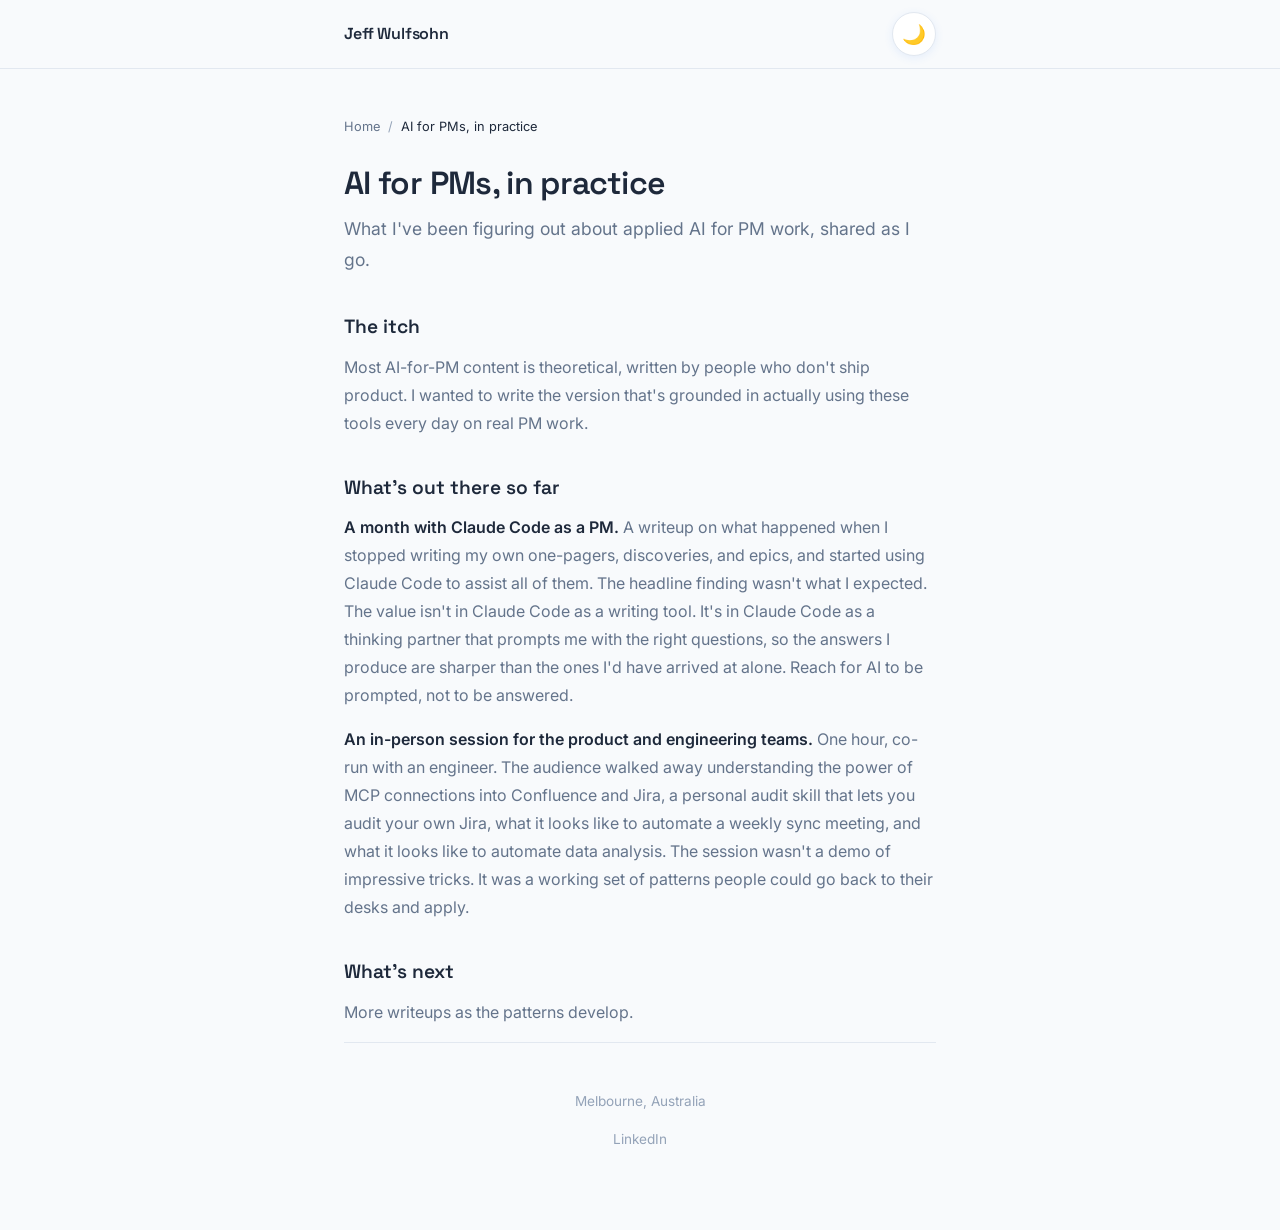
==== projects/ai-for-pms/index.html @ d57f06dc "Refine project page copy per feedback - Dumbledore: title to "Dumbledore (OpenClaw)", rename module " ====
<!DOCTYPE html>
<html lang="en">
<head>
    <meta charset="UTF-8">
    <meta name="viewport" content="width=device-width, initial-scale=1.0">
    <title>AI for PMs, in practice — Jeff Wulfsohn</title>
    <meta name="description" content="What I've been figuring out about applied AI for PM work, shared as I go — including a month using Claude Code as a PM and an in-person session for the product and engineering teams.">
    <link rel="canonical" href="https://checked0ut.github.io/jeff-personal-site/projects/ai-for-pms/">
    <meta property="og:title" content="AI for PMs, in practice — Jeff Wulfsohn">
    <meta property="og:description" content="Applied AI for PM work, grounded in actually using the tools every day on real PM work.">
    <meta property="og:type" content="article">
    <meta property="og:url" content="https://checked0ut.github.io/jeff-personal-site/projects/ai-for-pms/">
    <meta name="twitter:card" content="summary">
    <link rel="icon" href="data:image/svg+xml,<svg xmlns='http://www.w3.org/2000/svg' viewBox='0 0 100 100'><defs><linearGradient id='g' x1='0%25' y1='0%25' x2='100%25' y2='100%25'><stop offset='0%25' stop-color='%2360a5fa'/><stop offset='100%25' stop-color='%23a5b4fc'/></linearGradient></defs><circle cx='50' cy='50' r='50' fill='url(%23g)'/><text x='50' y='55' text-anchor='middle' dominant-baseline='middle' font-family='sans-serif' font-size='36' font-weight='600' fill='white'>JW</text></svg>">
    <link rel="preconnect" href="https://fonts.googleapis.com">
    <link rel="preconnect" href="https://fonts.gstatic.com" crossorigin>
    <link href="https://fonts.googleapis.com/css2?family=Inter:wght@300;400;500;600&family=Space+Grotesk:wght@400;500;600;700&display=swap" rel="stylesheet">
    <link rel="stylesheet" href="../../styles.css">
    <script>
        (function () {
            var s = localStorage.getItem('theme');
            var d = window.matchMedia('(prefers-color-scheme: dark)').matches;
            if (s === 'dark' || (!s && d)) {
                document.documentElement.setAttribute('data-theme', 'dark');
            }
        })();
    </script>
    <script defer src="../../main.js"></script>
</head>
<body>
    <a class="skip-link" href="#main">Skip to content</a>

    <header class="site-header">
        <div class="site-header__inner">
            <a class="brand" href="../../">Jeff Wulfsohn</a>
            <button class="theme-toggle" onclick="toggleTheme()" aria-label="Switch to dark mode">
                <span class="icon">🌙</span>
            </button>
        </div>
    </header>

    <main class="container" id="main">
        <nav class="breadcrumb" aria-label="Breadcrumb">
            <a href="../../">Home</a><span class="sep">/</span><span class="current">AI for PMs, in practice</span>
        </nav>

        <article class="prose">
            <header class="article-header">
                <h1>AI for PMs, in practice</h1>
                <p class="article-dek">What I've been figuring out about applied AI for PM work, shared as I go.</p>
            </header>

            <h2>The itch</h2>
            <p>Most AI-for-PM content is theoretical, written by people who don't ship product. I wanted to write the version that's grounded in actually using these tools every day on real PM work.</p>

            <h2>What's out there so far</h2>
            <p><span class="lead-in">A month with Claude Code as a PM.</span> A writeup on what happened when I stopped writing my own one-pagers, discoveries, and epics, and started using Claude Code to assist all of them. The headline finding wasn't what I expected. The value isn't in Claude Code as a writing tool. It's in Claude Code as a thinking partner that prompts me with the right questions, so the answers I produce are sharper than the ones I'd have arrived at alone. Reach for AI to be prompted, not to be answered.</p>
            <p><span class="lead-in">An in-person session for the product and engineering teams.</span> One hour, co-run with an engineer. The audience walked away understanding the power of MCP connections into Confluence and Jira, a personal audit skill that lets you audit your own Jira, what it looks like to automate a weekly sync meeting, and what it looks like to automate data analysis. The session wasn't a demo of impressive tricks. It was a working set of patterns people could go back to their desks and apply.</p>

            <h2>What's next</h2>
            <p>More writeups as the patterns develop.</p>
        </article>

        <footer>
            <p>Melbourne, Australia</p>
            <div class="social-links">
                <a href="https://linkedin.com/in/jeff-wulfsohn" target="_blank" rel="noopener">LinkedIn</a>
            </div>
        </footer>
    </main>
</body>
</html>
---- styles.css ----
:root {
    --bg: #f8fafc;
    --surface: #ffffff;
    --surface-hover: #f1f5f9;
    --border: #e2e8f0;
    --text: #1e293b;
    --text-secondary: #64748b;
    --text-muted: #94a3b8;
    --accent: #3b82f6;
    --accent-light: #dbeafe;
    --gradient-1: #60a5fa;
    --gradient-2: #a5b4fc;
    --shadow: rgba(59, 130, 246, 0.1);
}

[data-theme="dark"] {
    --bg: #0f172a;
    --surface: #1e293b;
    --surface-hover: #334155;
    --border: #334155;
    --text: #f1f5f9;
    --text-secondary: #94a3b8;
    --text-muted: #64748b;
    --accent: #60a5fa;
    --accent-light: #1e3a5f;
    --gradient-1: #3b82f6;
    --gradient-2: #8b5cf6;
    --shadow: rgba(0, 0, 0, 0.3);
}

* {
    margin: 0;
    padding: 0;
    box-sizing: border-box;
}

html {
    scroll-behavior: smooth;
}

body {
    font-family: 'Inter', -apple-system, BlinkMacSystemFont, sans-serif;
    background: var(--bg);
    color: var(--text);
    line-height: 1.6;
    min-height: 100vh;
    -webkit-font-smoothing: antialiased;
}

.container {
    max-width: 640px;
    margin: 0 auto;
    padding: 48px 24px 80px;
}

/* Skip link for keyboard users */
.skip-link {
    position: absolute;
    left: -9999px;
    top: 0;
    background: var(--accent);
    color: #fff;
    padding: 10px 16px;
    border-radius: 0 0 8px 0;
    z-index: 200;
    font-size: 0.85rem;
}

.skip-link:focus {
    left: 0;
}

/* Site header */
.site-header {
    position: sticky;
    top: 0;
    z-index: 100;
    background: var(--bg);
    border-bottom: 1px solid var(--border);
}

.site-header__inner {
    max-width: 640px;
    margin: 0 auto;
    padding: 12px 24px;
    display: flex;
    align-items: center;
    justify-content: space-between;
    gap: 16px;
}

.brand {
    font-family: 'Space Grotesk', sans-serif;
    font-weight: 600;
    font-size: 1rem;
    color: var(--text);
    text-decoration: none;
    letter-spacing: -0.01em;
    transition: color 0.2s ease;
}

.brand:hover {
    color: var(--accent);
}

/* Theme Toggle */
.theme-toggle {
    background: var(--surface);
    border: 1px solid var(--border);
    border-radius: 50%;
    width: 44px;
    height: 44px;
    cursor: pointer;
    display: flex;
    align-items: center;
    justify-content: center;
    font-size: 1.2rem;
    transition: all 0.3s ease-in-out;
    box-shadow: 0 2px 8px var(--shadow);
    flex-shrink: 0;
}

.theme-toggle:hover {
    transform: scale(1.1) rotate(5deg);
    border-color: var(--accent);
    box-shadow: 0 4px 12px var(--shadow);
}

.theme-toggle .icon {
    transition: transform 0.3s ease-in-out;
}

.theme-toggle:hover .icon {
    transform: rotate(15deg);
}

/* Hero Section */
.hero {
    text-align: center;
    margin-bottom: 40px;
    animation: fadeIn 0.8s ease;
}

.avatar {
    width: 100px;
    height: 100px;
    border-radius: 50%;
    background: linear-gradient(135deg, var(--gradient-1), var(--gradient-2));
    margin: 0 auto 24px;
    display: flex;
    align-items: center;
    justify-content: center;
    font-size: 2.5rem;
    font-weight: 600;
    color: white;
    box-shadow: 0 8px 32px var(--shadow);
}

.hero h1 {
    font-family: 'Space Grotesk', sans-serif;
    font-size: 2.25rem;
    font-weight: 600;
    letter-spacing: -0.02em;
    margin-bottom: 8px;
    color: var(--text);
}

.hero .tagline {
    color: var(--text-secondary);
    font-size: 1.125rem;
    font-weight: 400;
}

.hero .location {
    color: var(--text-muted);
    font-size: 0.875rem;
    margin-top: 8px;
}

/* Lead / thesis prose */
.lead {
    max-width: 62ch;
    margin: 28px auto 0;
    text-align: left;
}

.lead p {
    color: var(--text-secondary);
    font-size: 1.02rem;
}

.lead p + p {
    margin-top: 1rem;
}

/* Current Role - Highlighted */
.current-role {
    background: var(--surface);
    border: 1px solid var(--border);
    border-radius: 20px;
    padding: 32px;
    margin-bottom: 48px;
    animation: fadeIn 0.8s ease 0.1s both;
    transition: all 0.3s ease-in-out;
    box-shadow: 0 4px 24px var(--shadow);
}

.current-role:hover {
    transform: translateY(-4px) scale(1.02);
    box-shadow: 0 16px 40px var(--shadow);
}

.current-role .company-logo {
    width: 48px;
    height: 48px;
    border-radius: 12px;
    display: flex;
    align-items: center;
    justify-content: center;
    margin-bottom: 16px;
    overflow: hidden;
    background: white;
}

.current-role .company-logo img {
    width: 100%;
    height: 100%;
    object-fit: contain;
}

.badge {
    display: inline-block;
    background: var(--accent-light);
    color: var(--accent);
    padding: 4px 12px;
    border-radius: 20px;
    font-size: 0.7rem;
    font-weight: 600;
    text-transform: uppercase;
    letter-spacing: 0.08em;
    margin-bottom: 16px;
}

.company {
    font-family: 'Space Grotesk', sans-serif;
    font-size: 0.9rem;
    color: var(--text-muted);
    margin-bottom: 4px;
    display: flex;
    align-items: center;
    gap: 8px;
}

.role {
    font-family: 'Space Grotesk', sans-serif;
    font-size: 1.5rem;
    font-weight: 600;
    margin-bottom: 16px;
}

.skills {
    display: flex;
    flex-wrap: wrap;
    gap: 8px;
}

.skill {
    background: var(--surface-hover);
    color: var(--text-secondary);
    padding: 6px 14px;
    border-radius: 8px;
    font-size: 0.8rem;
    font-weight: 500;
    transition: all 0.2s ease-in-out;
    border: 1px solid var(--border);
}

.skill:hover {
    transform: translateY(-2px) scale(1.05);
    background: var(--accent-light);
    color: var(--accent);
    border-color: var(--accent);
    box-shadow: 0 4px 12px var(--shadow);
}

/* Section Styles */
.section {
    margin-bottom: 48px;
}

.section-title {
    font-family: 'Space Grotesk', sans-serif;
    font-size: 0.7rem;
    text-transform: uppercase;
    letter-spacing: 0.12em;
    color: var(--text-muted);
    margin-bottom: 20px;
    padding-bottom: 12px;
    border-bottom: 1px solid var(--border);
}

/* Right now */
.right-now {
    background: var(--surface);
    border: 1px solid var(--border);
    border-radius: 16px;
    padding: 24px;
    box-shadow: 0 4px 24px var(--shadow);
}

.right-now p {
    color: var(--text-secondary);
    font-size: 0.95rem;
}

.right-now .update-note {
    display: block;
    margin-top: 14px;
    font-size: 0.75rem;
    color: var(--text-muted);
    font-style: italic;
}

/* Things I've built */
.project-grid {
    display: grid;
    grid-template-columns: repeat(2, 1fr);
    gap: 16px;
}

.project-card {
    background: var(--surface);
    border: 1px solid var(--border);
    border-radius: 16px;
    padding: 24px;
    display: flex;
    flex-direction: column;
    gap: 10px;
    text-decoration: none;
    color: inherit;
    transition: all 0.3s ease;
    opacity: 0;
    transform: translateY(16px);
}

.project-card.visible {
    opacity: 1;
    transform: translateY(0);
}

.project-card:hover {
    transform: translateY(-4px);
    border-color: var(--accent);
    box-shadow: 0 12px 32px var(--shadow);
}

.project-card__title {
    font-family: 'Space Grotesk', sans-serif;
    font-size: 1.1rem;
    font-weight: 600;
    color: var(--text);
}

.project-card__desc {
    font-size: 0.88rem;
    color: var(--text-secondary);
    line-height: 1.55;
    flex-grow: 1;
}

.project-card__note {
    font-size: 0.8rem;
    font-style: italic;
    color: var(--text-muted);
    line-height: 1.45;
}

.read-more {
    font-size: 0.85rem;
    font-weight: 500;
    color: var(--accent);
    margin-top: 2px;
}

.project-card:hover .read-more {
    text-decoration: underline;
}

/* Inspiration Section */
.inspiration-grid {
    display: grid;
    grid-template-columns: repeat(2, 1fr);
    gap: 12px;
}

.inspiration-item {
    background: var(--surface);
    border: 1px solid var(--border);
    border-radius: 12px;
    padding: 16px;
    display: flex;
    align-items: center;
    gap: 12px;
    transition: all 0.3s ease;
    text-decoration: none;
    opacity: 0;
    transform: translateY(16px);
}

.inspiration-item.visible {
    opacity: 1;
    transform: translateY(0);
}

.inspiration-item:hover {
    transform: translateY(-4px) scale(1.02) rotate(5deg);
    box-shadow: 0 12px 32px var(--shadow);
}

.inspiration-item img {
    width: 48px;
    height: 48px;
    border-radius: 50%;
    object-fit: cover;
    flex-shrink: 0;
}

.inspiration-info h4 {
    font-size: 0.95rem;
    font-weight: 500;
    margin-bottom: 2px;
    color: var(--text);
}

.inspiration-info p {
    font-size: 0.75rem;
    color: var(--text-secondary);
    line-height: 1.4;
}

/* Content Section */
.content-section {
    margin-bottom: 32px;
}

.content-section h4 {
    font-family: 'Space Grotesk', sans-serif;
    font-size: 0.8rem;
    color: var(--text-muted);
    margin-bottom: 12px;
    text-transform: uppercase;
    letter-spacing: 0.08em;
    display: flex;
    align-items: center;
    gap: 8px;
}

.content-section h4 img {
    width: 16px;
    height: 16px;
    border-radius: 4px;
    flex-shrink: 0;
}

.content-section h4 .label-icon {
    font-size: 0.95rem;
    line-height: 1;
}

.content-grid {
    display: flex;
    flex-wrap: wrap;
    gap: 8px;
}

.content-item {
    background: var(--surface);
    border: 1px solid var(--border);
    border-radius: 8px;
    padding: 8px 14px;
    font-size: 0.85rem;
    color: var(--text-secondary);
    transition: all 0.2s ease-in-out;
    text-decoration: none;
    display: inline-block;
}

.content-item:hover {
    transform: translateY(-2px);
    background: var(--accent-light);
    color: var(--accent);
    border-color: var(--accent);
    box-shadow: 0 4px 12px var(--shadow);
}

/* Detail page: breadcrumb + article */
.breadcrumb {
    font-size: 0.8rem;
    color: var(--text-muted);
    margin-bottom: 28px;
}

.breadcrumb a {
    color: var(--text-secondary);
    text-decoration: none;
    transition: color 0.2s ease;
}

.breadcrumb a:hover {
    color: var(--accent);
}

.breadcrumb .sep {
    margin: 0 8px;
    color: var(--text-muted);
}

.breadcrumb .current {
    color: var(--text);
}

.article-header {
    margin-bottom: 32px;
}

.article-header h1 {
    font-family: 'Space Grotesk', sans-serif;
    font-size: 2rem;
    font-weight: 600;
    letter-spacing: -0.02em;
    line-height: 1.15;
    margin-bottom: 12px;
    color: var(--text);
}

.article-dek {
    font-size: 1.1rem;
    color: var(--text-secondary);
    line-height: 1.5;
}

.prose {
    max-width: 68ch;
}

.prose h2 {
    font-family: 'Space Grotesk', sans-serif;
    font-size: 1.2rem;
    font-weight: 600;
    color: var(--text);
    margin-top: 36px;
    margin-bottom: 10px;
}

.prose p {
    color: var(--text-secondary);
    margin-bottom: 16px;
    line-height: 1.75;
}

.prose ol {
    margin: 0 0 16px;
    padding-left: 1.4rem;
    color: var(--text-secondary);
}

.prose li {
    margin-bottom: 12px;
    line-height: 1.75;
    padding-left: 4px;
}

.prose li:last-child {
    margin-bottom: 0;
}

.prose p strong,
.prose strong {
    color: var(--text);
    font-weight: 600;
}

.prose .lead-in {
    color: var(--text);
    font-weight: 600;
}

.placeholder-note {
    background: var(--accent-light);
    border: 1px dashed var(--accent);
    border-radius: 12px;
    padding: 16px 18px;
    color: var(--text-secondary);
    font-size: 0.9rem;
    font-style: italic;
    margin-bottom: 16px;
}

/* Footer */
footer {
    text-align: center;
    padding-top: 48px;
    margin-top: 16px;
    border-top: 1px solid var(--border);
}

footer p {
    color: var(--text-muted);
    font-size: 0.85rem;
}

.social-links {
    display: flex;
    justify-content: center;
    gap: 24px;
    margin-top: 16px;
}

.social-links a {
    color: var(--text-muted);
    font-size: 0.85rem;
    text-decoration: none;
    transition: color 0.2s ease;
}

.social-links a:hover {
    color: var(--accent);
}

/* Focus styles for accessibility */
.skill:focus-visible,
.content-item:focus-visible,
.inspiration-item:focus-visible,
.project-card:focus-visible,
.brand:focus-visible,
.breadcrumb a:focus-visible,
.social-links a:focus-visible,
.theme-toggle:focus-visible {
    outline: 2px solid var(--accent);
    outline-offset: 2px;
}

/* Animations */
@keyframes fadeIn {
    from {
        opacity: 0;
        transform: translateY(16px);
    }
    to {
        opacity: 1;
        transform: translateY(0);
    }
}

/* Reduced motion preference */
@media (prefers-reduced-motion: reduce) {
    *, *::before, *::after {
        animation-duration: 0.01ms !important;
        animation-iteration-count: 1 !important;
        transition-duration: 0.01ms !important;
    }
    html {
        scroll-behavior: auto;
    }
}

/* Responsive */
@media (max-width: 600px) {
    .container {
        padding: 32px 16px 64px;
    }
    .site-header__inner {
        padding: 12px 16px;
    }
    .hero h1 {
        font-size: 1.75rem;
    }
    .current-role {
        padding: 24px;
    }
    .role {
        font-size: 1.25rem;
    }
    .article-header h1 {
        font-size: 1.6rem;
    }
}

@media (max-width: 500px) {
    .project-grid {
        grid-template-columns: 1fr;
    }
    .inspiration-grid {
        grid-template-columns: 1fr;
    }
}
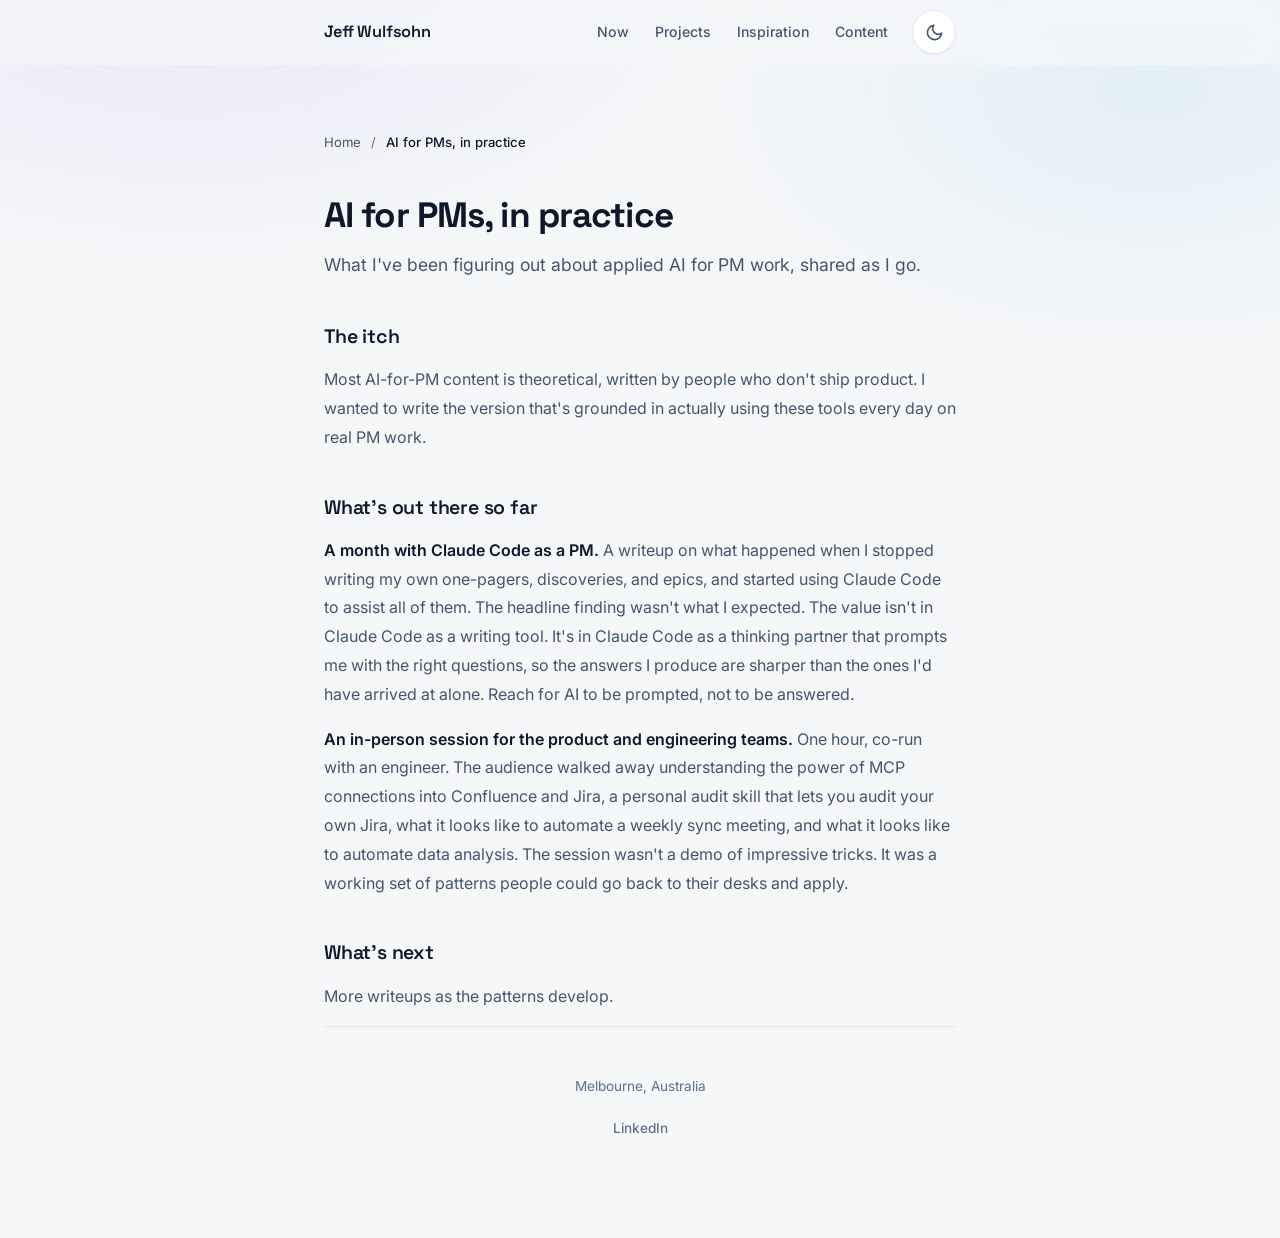
==== commit 29400e3b: "Redesign presentation layer: nav, tabs, micro-interactions, mobile UX All copy is preserved verbatim" ====
--- a/projects/ai-for-pms/index.html
+++ b/projects/ai-for-pms/index.html
@@ -11,6 +11,8 @@
     <meta property="og:type" content="article">
     <meta property="og:url" content="https://checked0ut.github.io/jeff-personal-site/projects/ai-for-pms/">
     <meta name="twitter:card" content="summary">
+    <meta name="theme-color" content="#f6f7f9" media="(prefers-color-scheme: light)">
+    <meta name="theme-color" content="#0b1120" media="(prefers-color-scheme: dark)">
     <link rel="icon" href="data:image/svg+xml,<svg xmlns='http://www.w3.org/2000/svg' viewBox='0 0 100 100'><defs><linearGradient id='g' x1='0%25' y1='0%25' x2='100%25' y2='100%25'><stop offset='0%25' stop-color='%2360a5fa'/><stop offset='100%25' stop-color='%23a5b4fc'/></linearGradient></defs><circle cx='50' cy='50' r='50' fill='url(%23g)'/><text x='50' y='55' text-anchor='middle' dominant-baseline='middle' font-family='sans-serif' font-size='36' font-weight='600' fill='white'>JW</text></svg>">
     <link rel="preconnect" href="https://fonts.googleapis.com">
     <link rel="preconnect" href="https://fonts.gstatic.com" crossorigin>
@@ -18,6 +20,7 @@
     <link rel="stylesheet" href="../../styles.css">
     <script>
         (function () {
+            document.documentElement.classList.add('js');
             var s = localStorage.getItem('theme');
             var d = window.matchMedia('(prefers-color-scheme: dark)').matches;
             if (s === 'dark' || (!s && d)) {
@@ -33,9 +36,23 @@
     <header class="site-header">
         <div class="site-header__inner">
             <a class="brand" href="../../">Jeff Wulfsohn</a>
-            <button class="theme-toggle" onclick="toggleTheme()" aria-label="Switch to dark mode">
-                <span class="icon">🌙</span>
-            </button>
+            <nav class="site-nav" id="site-nav" aria-label="Site sections">
+                <a href="../../#now">Now</a>
+                <a href="../../#projects">Projects</a>
+                <a href="../../#inspiration">Inspiration</a>
+                <a href="../../#content">Content</a>
+            </nav>
+            <div class="header-actions">
+                <button class="theme-toggle" aria-label="Switch to dark mode">
+                    <svg class="icon-moon" width="19" height="19" viewBox="0 0 24 24" fill="none" stroke="currentColor" stroke-width="2" stroke-linecap="round" stroke-linejoin="round" aria-hidden="true"><path d="M21 12.79A9 9 0 1 1 11.21 3 7 7 0 0 0 21 12.79z"/></svg>
+                    <svg class="icon-sun" width="19" height="19" viewBox="0 0 24 24" fill="none" stroke="currentColor" stroke-width="2" stroke-linecap="round" stroke-linejoin="round" aria-hidden="true"><circle cx="12" cy="12" r="4"/><path d="M12 2v2"/><path d="M12 20v2"/><path d="m4.93 4.93 1.41 1.41"/><path d="m17.66 17.66 1.41 1.41"/><path d="M2 12h2"/><path d="M20 12h2"/><path d="m6.34 17.66-1.41 1.41"/><path d="m19.07 4.93-1.41 1.41"/></svg>
+                </button>
+                <button class="nav-toggle" aria-expanded="false" aria-controls="site-nav" aria-label="Open menu">
+                    <span class="nav-toggle__bar"></span>
+                    <span class="nav-toggle__bar"></span>
+                    <span class="nav-toggle__bar"></span>
+                </button>
+            </div>
         </div>
     </header>
 
--- a/styles.css
+++ b/styles.css
@@ -1,33 +1,60 @@
+/* ============================================================
+   Design tokens
+   ============================================================ */
 :root {
-    --bg: #f8fafc;
+    --bg: #f6f7f9;
     --surface: #ffffff;
-    --surface-hover: #f1f5f9;
-    --border: #e2e8f0;
-    --text: #1e293b;
-    --text-secondary: #64748b;
-    --text-muted: #94a3b8;
-    --accent: #3b82f6;
-    --accent-light: #dbeafe;
-    --gradient-1: #60a5fa;
-    --gradient-2: #a5b4fc;
-    --shadow: rgba(59, 130, 246, 0.1);
+    --surface-hover: #f1f4f8;
+    --border: #e4e8ee;
+    --border-strong: #d4dae3;
+    --text: #0f172a;
+    --text-secondary: #46556b;
+    --text-muted: #5f7189;
+    --accent: #4f46e5;
+    --accent-strong: #4338ca;
+    --accent-light: #eef2ff;
+    --gradient-1: #6366f1;
+    --gradient-2: #0ea5e9;
+    --header-bg: rgba(246, 247, 249, 0.82);
+    --glow-1: rgba(99, 102, 241, 0.1);
+    --glow-2: rgba(14, 165, 233, 0.08);
+    --shadow-sm: 0 1px 2px rgba(15, 23, 42, 0.05);
+    --shadow-md: 0 1px 2px rgba(15, 23, 42, 0.04), 0 8px 24px -12px rgba(15, 23, 42, 0.18);
+    --shadow-lg: 0 2px 4px rgba(15, 23, 42, 0.04), 0 20px 44px -16px rgba(15, 23, 42, 0.22);
+    --spot: rgba(99, 102, 241, 0.08);
+    --radius: 16px;
+    --radius-sm: 10px;
+    --header-h: 64px;
+    color-scheme: light;
 }
 
 [data-theme="dark"] {
-    --bg: #0f172a;
-    --surface: #1e293b;
-    --surface-hover: #334155;
-    --border: #334155;
-    --text: #f1f5f9;
-    --text-secondary: #94a3b8;
-    --text-muted: #64748b;
-    --accent: #60a5fa;
-    --accent-light: #1e3a5f;
-    --gradient-1: #3b82f6;
-    --gradient-2: #8b5cf6;
-    --shadow: rgba(0, 0, 0, 0.3);
-}
-
+    --bg: #0b1120;
+    --surface: #101a30;
+    --surface-hover: #1a2440;
+    --border: #223048;
+    --border-strong: #2e3f5c;
+    --text: #eef2f8;
+    --text-secondary: #a7b4c8;
+    --text-muted: #8b9ab1;
+    --accent: #a5b4fc;
+    --accent-strong: #c7d2fe;
+    --accent-light: rgba(99, 102, 241, 0.16);
+    --gradient-1: #818cf8;
+    --gradient-2: #38bdf8;
+    --header-bg: rgba(11, 17, 32, 0.82);
+    --glow-1: rgba(99, 102, 241, 0.16);
+    --glow-2: rgba(56, 189, 248, 0.1);
+    --shadow-sm: 0 1px 2px rgba(0, 0, 0, 0.35);
+    --shadow-md: 0 1px 2px rgba(0, 0, 0, 0.3), 0 10px 28px -12px rgba(0, 0, 0, 0.55);
+    --shadow-lg: 0 2px 4px rgba(0, 0, 0, 0.3), 0 24px 48px -16px rgba(0, 0, 0, 0.6);
+    --spot: rgba(129, 140, 248, 0.12);
+    color-scheme: dark;
+}
+
+/* ============================================================
+   Base
+   ============================================================ */
 * {
     margin: 0;
     padding: 0;
@@ -38,19 +65,58 @@
     scroll-behavior: smooth;
 }
 
+/* Cross-document view transitions where supported (progressive enhancement) */
+@view-transition {
+    navigation: auto;
+}
+
 body {
-    font-family: 'Inter', -apple-system, BlinkMacSystemFont, sans-serif;
+    font-family: 'Inter', -apple-system, BlinkMacSystemFont, 'Segoe UI', sans-serif;
     background: var(--bg);
     color: var(--text);
-    line-height: 1.6;
+    line-height: 1.65;
     min-height: 100vh;
     -webkit-font-smoothing: antialiased;
+    text-rendering: optimizeLegibility;
+}
+
+/* Soft ambient glow behind the page */
+body::before {
+    content: "";
+    position: fixed;
+    inset: 0;
+    z-index: -1;
+    pointer-events: none;
+    background:
+        radial-gradient(56rem 32rem at 15% -5%, var(--glow-1), transparent 60%),
+        radial-gradient(48rem 28rem at 90% 10%, var(--glow-2), transparent 60%);
+}
+
+::selection {
+    background: var(--accent-light);
+    color: var(--accent-strong);
 }
 
 .container {
-    max-width: 640px;
+    max-width: 680px;
     margin: 0 auto;
-    padding: 48px 24px 80px;
+    padding: 56px 24px 88px;
+}
+
+section[id] {
+    scroll-margin-top: calc(var(--header-h) + 16px);
+}
+
+.visually-hidden {
+    position: absolute;
+    width: 1px;
+    height: 1px;
+    padding: 0;
+    margin: -1px;
+    overflow: hidden;
+    clip: rect(0 0 0 0);
+    white-space: nowrap;
+    border: 0;
 }
 
 /* Skip link for keyboard users */
@@ -60,51 +126,126 @@
     top: 0;
     background: var(--accent);
     color: #fff;
-    padding: 10px 16px;
-    border-radius: 0 0 8px 0;
-    z-index: 200;
+    padding: 12px 18px;
+    border-radius: 0 0 10px 0;
+    z-index: 300;
     font-size: 0.85rem;
+    font-weight: 500;
+    text-decoration: none;
 }
 
 .skip-link:focus {
     left: 0;
 }
 
-/* Site header */
+/* ============================================================
+   Site header + navigation
+   ============================================================ */
 .site-header {
     position: sticky;
     top: 0;
     z-index: 100;
-    background: var(--bg);
-    border-bottom: 1px solid var(--border);
+    background: var(--header-bg);
+    -webkit-backdrop-filter: blur(14px) saturate(160%);
+    backdrop-filter: blur(14px) saturate(160%);
+    border-bottom: 1px solid transparent;
+    transition: border-color 0.3s ease, box-shadow 0.3s ease;
+}
+
+.site-header.scrolled {
+    border-bottom-color: var(--border);
+    box-shadow: var(--shadow-sm);
 }
 
 .site-header__inner {
-    max-width: 640px;
+    max-width: 680px;
     margin: 0 auto;
-    padding: 12px 24px;
+    padding: 0 24px;
+    min-height: var(--header-h);
     display: flex;
     align-items: center;
     justify-content: space-between;
-    gap: 16px;
+    gap: 12px;
+    position: relative;
 }
 
 .brand {
     font-family: 'Space Grotesk', sans-serif;
     font-weight: 600;
-    font-size: 1rem;
+    font-size: 1.02rem;
     color: var(--text);
     text-decoration: none;
     letter-spacing: -0.01em;
     transition: color 0.2s ease;
+    display: inline-flex;
+    align-items: center;
+    min-height: 48px;
 }
 
 .brand:hover {
     color: var(--accent);
 }
 
-/* Theme Toggle */
+/* In-page navigation */
+.site-nav {
+    display: flex;
+    align-items: center;
+    gap: 2px;
+    margin-left: auto;
+}
+
+.site-nav a {
+    position: relative;
+    display: inline-flex;
+    align-items: center;
+    min-height: 44px;
+    padding: 0 12px;
+    border-radius: var(--radius-sm);
+    font-size: 0.88rem;
+    font-weight: 500;
+    color: var(--text-secondary);
+    text-decoration: none;
+    transition: color 0.2s ease, background-color 0.2s ease;
+}
+
+.site-nav a::after {
+    content: "";
+    position: absolute;
+    left: 12px;
+    right: 12px;
+    bottom: 8px;
+    height: 2px;
+    border-radius: 2px;
+    background: linear-gradient(90deg, var(--gradient-1), var(--gradient-2));
+    transform: scaleX(0);
+    transform-origin: left center;
+    transition: transform 0.25s ease;
+}
+
+.site-nav a:hover {
+    color: var(--text);
+    background: var(--surface-hover);
+}
+
+.site-nav a:hover::after,
+.site-nav a.active::after {
+    transform: scaleX(1);
+}
+
+.site-nav a.active {
+    color: var(--text);
+}
+
+.header-actions {
+    display: flex;
+    align-items: center;
+    gap: 8px;
+    flex-shrink: 0;
+}
+
+/* Theme toggle */
 .theme-toggle {
+    position: relative;
     background: var(--surface);
     border: 1px solid var(--border);
     border-radius: 50%;
@@ -114,100 +255,202 @@
     display: flex;
     align-items: center;
     justify-content: center;
-    font-size: 1.2rem;
-    transition: all 0.3s ease-in-out;
-    box-shadow: 0 2px 8px var(--shadow);
+    color: var(--text-secondary);
+    transition: border-color 0.25s ease, box-shadow 0.25s ease, transform 0.25s ease, color 0.25s ease;
+    box-shadow: var(--shadow-sm);
     flex-shrink: 0;
 }
 
 .theme-toggle:hover {
-    transform: scale(1.1) rotate(5deg);
+    transform: translateY(-1px);
     border-color: var(--accent);
-    box-shadow: 0 4px 12px var(--shadow);
-}
-
-.theme-toggle .icon {
-    transition: transform 0.3s ease-in-out;
-}
-
-.theme-toggle:hover .icon {
-    transform: rotate(15deg);
-}
-
-/* Hero Section */
+    color: var(--accent);
+    box-shadow: var(--shadow-md);
+}
+
+.theme-toggle svg {
+    position: absolute;
+    width: 19px;
+    height: 19px;
+    transition: transform 0.45s cubic-bezier(0.22, 1, 0.36, 1), opacity 0.3s ease;
+}
+
+.theme-toggle .icon-moon {
+    opacity: 1;
+    transform: rotate(0) scale(1);
+}
+
+.theme-toggle .icon-sun {
+    opacity: 0;
+    transform: rotate(-90deg) scale(0.4);
+}
+
+[data-theme="dark"] .theme-toggle .icon-moon {
+    opacity: 0;
+    transform: rotate(90deg) scale(0.4);
+}
+
+[data-theme="dark"] .theme-toggle .icon-sun {
+    opacity: 1;
+    transform: rotate(0) scale(1);
+}
+
+/* Burger toggle (mobile only) */
+.nav-toggle {
+    display: none;
+    flex-direction: column;
+    align-items: center;
+    justify-content: center;
+    gap: 5px;
+    width: 48px;
+    height: 48px;
+    background: transparent;
+    border: none;
+    border-radius: var(--radius-sm);
+    cursor: pointer;
+}
+
+.nav-toggle:hover {
+    background: var(--surface-hover);
+}
+
+.nav-toggle__bar {
+    display: block;
+    width: 20px;
+    height: 2px;
+    border-radius: 2px;
+    background: var(--text);
+    transition: transform 0.3s cubic-bezier(0.22, 1, 0.36, 1), opacity 0.2s ease;
+}
+
+.nav-toggle[aria-expanded="true"] .nav-toggle__bar:nth-child(1) {
+    transform: translateY(7px) rotate(45deg);
+}
+
+.nav-toggle[aria-expanded="true"] .nav-toggle__bar:nth-child(2) {
+    opacity: 0;
+    transform: scaleX(0);
+}
+
+.nav-toggle[aria-expanded="true"] .nav-toggle__bar:nth-child(3) {
+    transform: translateY(-7px) rotate(-45deg);
+}
+
+/* ============================================================
+   Hero
+   ============================================================ */
 .hero {
     text-align: center;
-    margin-bottom: 40px;
-    animation: fadeIn 0.8s ease;
+    margin-bottom: 44px;
+    animation: fadeUp 0.7s cubic-bezier(0.22, 1, 0.36, 1) both;
 }
 
 .avatar {
-    width: 100px;
-    height: 100px;
+    width: 104px;
+    height: 104px;
     border-radius: 50%;
     background: linear-gradient(135deg, var(--gradient-1), var(--gradient-2));
     margin: 0 auto 24px;
     display: flex;
     align-items: center;
     justify-content: center;
-    font-size: 2.5rem;
+    font-family: 'Space Grotesk', sans-serif;
+    font-size: 2.4rem;
     font-weight: 600;
     color: white;
-    box-shadow: 0 8px 32px var(--shadow);
+    box-shadow: 0 10px 32px -8px rgba(79, 70, 229, 0.45);
+    position: relative;
+    will-change: transform;
+}
+
+.avatar::after {
+    content: "";
+    position: absolute;
+    inset: -6px;
+    border-radius: 50%;
+    border: 1px solid var(--border-strong);
+    opacity: 0.8;
 }
 
 .hero h1 {
     font-family: 'Space Grotesk', sans-serif;
-    font-size: 2.25rem;
-    font-weight: 600;
-    letter-spacing: -0.02em;
-    margin-bottom: 8px;
+    font-size: clamp(2.1rem, 4vw + 1rem, 2.85rem);
+    font-weight: 700;
+    letter-spacing: -0.03em;
+    line-height: 1.1;
+    margin-bottom: 10px;
     color: var(--text);
 }
 
 .hero .tagline {
-    color: var(--text-secondary);
-    font-size: 1.125rem;
-    font-weight: 400;
+    font-size: clamp(1.05rem, 1vw + 0.85rem, 1.2rem);
+    font-weight: 500;
+    background: linear-gradient(90deg, var(--gradient-1), var(--gradient-2));
+    -webkit-background-clip: text;
+    background-clip: text;
+    -webkit-text-fill-color: transparent;
+    color: var(--accent);
+    display: inline-block;
 }
 
 .hero .location {
     color: var(--text-muted);
-    font-size: 0.875rem;
-    margin-top: 8px;
+    font-size: 0.9rem;
+    margin-top: 10px;
 }
 
 /* Lead / thesis prose */
 .lead {
     max-width: 62ch;
-    margin: 28px auto 0;
+    margin: 30px auto 0;
     text-align: left;
 }
 
 .lead p {
     color: var(--text-secondary);
-    font-size: 1.02rem;
+    font-size: 1.04rem;
+    line-height: 1.75;
 }
 
 .lead p + p {
-    margin-top: 1rem;
-}
-
-/* Current Role - Highlighted */
+    margin-top: 1.1rem;
+}
+
+/* ============================================================
+   Current role card
+   ============================================================ */
 .current-role {
+    display: block;
+    color: inherit;
+    text-decoration: none;
     background: var(--surface);
     border: 1px solid var(--border);
-    border-radius: 20px;
-    padding: 32px;
-    margin-bottom: 48px;
-    animation: fadeIn 0.8s ease 0.1s both;
-    transition: all 0.3s ease-in-out;
-    box-shadow: 0 4px 24px var(--shadow);
+    border-radius: var(--radius);
+    padding: 22px 24px;
+    margin-bottom: 36px;
+    animation: fadeUp 0.7s cubic-bezier(0.22, 1, 0.36, 1) 0.12s both;
+    transition: transform 0.3s cubic-bezier(0.22, 1, 0.36, 1), box-shadow 0.3s ease, border-color 0.3s ease;
+    box-shadow: var(--shadow-md);
+    will-change: transform;
 }
 
 .current-role:hover {
-    transform: translateY(-4px) scale(1.02);
-    box-shadow: 0 16px 40px var(--shadow);
+    transform: translateY(-3px);
+    border-color: var(--accent);
+    box-shadow: var(--shadow-lg);
+}
+
+.role-header {
+    display: flex;
+    align-items: center;
+    gap: 16px;
+}
+
+.role-identity {
+    display: flex;
+    flex-direction: column;
+    gap: 2px;
+    min-width: 0;
 }
 
 .current-role .company-logo {
@@ -217,111 +460,144 @@
     display: flex;
     align-items: center;
     justify-content: center;
-    margin-bottom: 16px;
     overflow: hidden;
-    background: white;
+    background: #ffffff;
+    border: 1px solid var(--border);
+    flex-shrink: 0;
+    transition: transform 0.3s cubic-bezier(0.22, 1, 0.36, 1);
+}
+
+.current-role:hover .company-logo {
+    transform: scale(1.06);
 }
 
 .current-role .company-logo img {
-    width: 100%;
-    height: 100%;
+    width: 65%;
+    height: 65%;
     object-fit: contain;
 }
 
-.badge {
-    display: inline-block;
-    background: var(--accent-light);
+.role {
+    font-family: 'Space Grotesk', sans-serif;
+    font-size: 1.22rem;
+    font-weight: 600;
+    letter-spacing: -0.01em;
+    line-height: 1.25;
+    margin-bottom: 0;
+}
+
+.company {
+    font-size: 0.9rem;
+    font-weight: 500;
+    color: var(--text-muted);
+    margin-bottom: 0;
+    transition: color 0.25s ease;
+}
+
+.current-role:hover .company {
     color: var(--accent);
-    padding: 4px 12px;
-    border-radius: 20px;
-    font-size: 0.7rem;
+}
+
+.role-arrow {
+    margin-left: auto;
+    color: var(--text-muted);
+    flex-shrink: 0;
+    transition: transform 0.3s cubic-bezier(0.22, 1, 0.36, 1), color 0.25s ease;
+}
+
+.current-role:hover .role-arrow {
+    transform: translate(2px, -2px);
+    color: var(--accent);
+}
+
+/* ============================================================
+   Sections
+   ============================================================ */
+.section {
+    margin-bottom: 56px;
+}
+
+.section-title {
+    display: flex;
+    align-items: center;
+    gap: 12px;
+    font-family: 'Space Grotesk', sans-serif;
+    font-size: 0.74rem;
     font-weight: 600;
     text-transform: uppercase;
-    letter-spacing: 0.08em;
-    margin-bottom: 16px;
-}
-
-.company {
-    font-family: 'Space Grotesk', sans-serif;
-    font-size: 0.9rem;
+    letter-spacing: 0.14em;
     color: var(--text-muted);
-    margin-bottom: 4px;
-    display: flex;
-    align-items: center;
-    gap: 8px;
-}
-
-.role {
-    font-family: 'Space Grotesk', sans-serif;
-    font-size: 1.5rem;
-    font-weight: 600;
-    margin-bottom: 16px;
-}
-
-.skills {
-    display: flex;
-    flex-wrap: wrap;
-    gap: 8px;
-}
-
-.skill {
-    background: var(--surface-hover);
-    color: var(--text-secondary);
-    padding: 6px 14px;
-    border-radius: 8px;
-    font-size: 0.8rem;
-    font-weight: 500;
-    transition: all 0.2s ease-in-out;
-    border: 1px solid var(--border);
-}
-
-.skill:hover {
-    transform: translateY(-2px) scale(1.05);
-    background: var(--accent-light);
-    color: var(--accent);
-    border-color: var(--accent);
-    box-shadow: 0 4px 12px var(--shadow);
-}
-
-/* Section Styles */
-.section {
-    margin-bottom: 48px;
-}
-
-.section-title {
-    font-family: 'Space Grotesk', sans-serif;
-    font-size: 0.7rem;
-    text-transform: uppercase;
-    letter-spacing: 0.12em;
-    color: var(--text-muted);
-    margin-bottom: 20px;
-    padding-bottom: 12px;
-    border-bottom: 1px solid var(--border);
-}
-
-/* Right now */
+    margin-bottom: 22px;
+}
+
+.section-title::before {
+    content: "";
+    width: 22px;
+    height: 3px;
+    border-radius: 3px;
+    background: linear-gradient(90deg, var(--gradient-1), var(--gradient-2));
+    flex-shrink: 0;
+}
+
+.section-title::after {
+    content: "";
+    flex: 1;
+    height: 1px;
+    background: var(--border);
+}
+
+/* Scroll-reveal (only applies when JS is available) */
+.js .reveal {
+    opacity: 0;
+    transform: translateY(18px);
+}
+
+.js .reveal.visible {
+    opacity: 1;
+    transform: translateY(0);
+    transition: opacity 0.6s ease, transform 0.6s cubic-bezier(0.22, 1, 0.36, 1);
+}
+
+/* ============================================================
+   Right now
+   ============================================================ */
 .right-now {
+    position: relative;
     background: var(--surface);
     border: 1px solid var(--border);
-    border-radius: 16px;
-    padding: 24px;
-    box-shadow: 0 4px 24px var(--shadow);
+    border-radius: var(--radius);
+    padding: 24px 26px;
+    box-shadow: var(--shadow-md);
+    overflow: hidden;
+}
+
+.right-now::before {
+    content: "";
+    position: absolute;
+    left: 0;
+    top: 0;
+    bottom: 0;
+    width: 3px;
+    background: linear-gradient(180deg, var(--gradient-1), var(--gradient-2));
 }
 
 .right-now p {
     color: var(--text-secondary);
-    font-size: 0.95rem;
+    font-size: 0.98rem;
+    line-height: 1.7;
 }
 
 .right-now .update-note {
     display: block;
     margin-top: 14px;
-    font-size: 0.75rem;
+    font-size: 0.78rem;
     color: var(--text-muted);
     font-style: italic;
 }
 
-/* Things I've built */
+/* ============================================================
+   Things I've built
+   ============================================================ */
 .project-grid {
     display: grid;
     grid-template-columns: repeat(2, 1fr);
@@ -329,42 +605,57 @@
 }
 
 .project-card {
+    position: relative;
     background: var(--surface);
     border: 1px solid var(--border);
-    border-radius: 16px;
+    border-radius: var(--radius);
     padding: 24px;
     display: flex;
     flex-direction: column;
     gap: 10px;
     text-decoration: none;
     color: inherit;
-    transition: all 0.3s ease;
-    opacity: 0;
-    transform: translateY(16px);
-}
-
-.project-card.visible {
-    opacity: 1;
-    transform: translateY(0);
+    overflow: hidden;
+    box-shadow: var(--shadow-sm);
+    transition: transform 0.3s cubic-bezier(0.22, 1, 0.36, 1), box-shadow 0.3s ease, border-color 0.3s ease;
+    will-change: transform;
 }
 
 .project-card:hover {
     transform: translateY(-4px);
     border-color: var(--accent);
-    box-shadow: 0 12px 32px var(--shadow);
+    box-shadow: var(--shadow-lg);
+}
+
+/* Cursor spotlight (coordinates set from JS) */
+.project-card::after {
+    content: "";
+    position: absolute;
+    inset: 0;
+    border-radius: inherit;
+    background: radial-gradient(340px circle at var(--mx, 50%) var(--my, 0%), var(--spot), transparent 65%);
+    opacity: 0;
+    transition: opacity 0.35s ease;
+    pointer-events: none;
+}
+
+.project-card:hover::after,
+.project-card:focus-visible::after {
+    opacity: 1;
 }
 
 .project-card__title {
     font-family: 'Space Grotesk', sans-serif;
     font-size: 1.1rem;
     font-weight: 600;
+    letter-spacing: -0.01em;
     color: var(--text);
 }
 
 .project-card__desc {
     font-size: 0.88rem;
     color: var(--text-secondary);
-    line-height: 1.55;
+    line-height: 1.6;
     flex-grow: 1;
 }
 
@@ -372,49 +663,51 @@
     font-size: 0.8rem;
     font-style: italic;
     color: var(--text-muted);
-    line-height: 1.45;
+    line-height: 1.5;
 }
 
 .read-more {
+    display: inline-flex;
+    align-items: center;
+    gap: 4px;
     font-size: 0.85rem;
     font-weight: 500;
     color: var(--accent);
     margin-top: 2px;
+    transition: gap 0.25s ease;
 }
 
 .project-card:hover .read-more {
-    text-decoration: underline;
-}
-
-/* Inspiration Section */
+    gap: 8px;
+}
+
+/* ============================================================
+   Inspiration
+   ============================================================ */
 .inspiration-grid {
     display: grid;
     grid-template-columns: repeat(2, 1fr);
-    gap: 12px;
+    gap: 14px;
 }
 
 .inspiration-item {
     background: var(--surface);
     border: 1px solid var(--border);
-    border-radius: 12px;
+    border-radius: var(--radius);
     padding: 16px;
     display: flex;
     align-items: center;
-    gap: 12px;
-    transition: all 0.3s ease;
+    gap: 14px;
     text-decoration: none;
-    opacity: 0;
-    transform: translateY(16px);
-}
-
-.inspiration-item.visible {
-    opacity: 1;
-    transform: translateY(0);
+    box-shadow: var(--shadow-sm);
+    transition: transform 0.3s cubic-bezier(0.22, 1, 0.36, 1), box-shadow 0.3s ease, border-color 0.3s ease;
+    will-change: transform;
 }
 
 .inspiration-item:hover {
-    transform: translateY(-4px) scale(1.02) rotate(5deg);
-    box-shadow: 0 12px 32px var(--shadow);
+    transform: translateY(-3px);
+    border-color: var(--accent);
+    box-shadow: var(--shadow-md);
 }
 
 .inspiration-item img {
@@ -423,31 +716,106 @@
     border-radius: 50%;
     object-fit: cover;
     flex-shrink: 0;
+    border: 1px solid var(--border);
+    background: var(--surface-hover);
+    transition: transform 0.3s cubic-bezier(0.22, 1, 0.36, 1);
+}
+
+.inspiration-item:hover img {
+    transform: scale(1.08);
 }
 
 .inspiration-info h4 {
     font-size: 0.95rem;
+    font-weight: 600;
+    margin-bottom: 3px;
+    color: var(--text);
+}
+
+.inspiration-info p {
+    font-size: 0.78rem;
+    color: var(--text-secondary);
+    line-height: 1.5;
+}
+
+/* ============================================================
+   Content I'm consuming (tabs are built by JS; static fallback
+   keeps every group visible when JS is unavailable)
+   ============================================================ */
+.tab-list {
+    display: inline-flex;
+    gap: 4px;
+    padding: 4px;
+    margin-bottom: 20px;
+    background: var(--surface-hover);
+    border: 1px solid var(--border);
+    border-radius: 999px;
+    max-width: 100%;
+    overflow-x: auto;
+    -webkit-overflow-scrolling: touch;
+}
+
+.tab {
+    display: inline-flex;
+    align-items: center;
+    gap: 8px;
+    min-height: 40px;
+    padding: 0 18px;
+    border: none;
+    border-radius: 999px;
+    background: transparent;
+    color: var(--text-secondary);
+    font-family: 'Inter', sans-serif;
+    font-size: 0.86rem;
     font-weight: 500;
-    margin-bottom: 2px;
-    color: var(--text);
-}
-
-.inspiration-info p {
-    font-size: 0.75rem;
-    color: var(--text-secondary);
-    line-height: 1.4;
-}
-
-/* Content Section */
+    white-space: nowrap;
+    cursor: pointer;
+    transition: color 0.2s ease, background-color 0.25s ease, box-shadow 0.25s ease;
+}
+
+.tab img {
+    width: 15px;
+    height: 15px;
+    border-radius: 3px;
+}
+
+.tab .label-icon {
+    font-size: 0.9rem;
+    line-height: 1;
+}
+
+.tab:hover {
+    color: var(--text);
+}
+
+.tab[aria-selected="true"] {
+    background: var(--surface);
+    color: var(--text);
+    box-shadow: var(--shadow-sm);
+}
+
 .content-section {
     margin-bottom: 32px;
+}
+
+.tabs-ready .content-section {
+    margin-bottom: 0;
+}
+
+.tabs-ready .content-section[hidden] {
+    display: none;
+}
+
+.tabs-ready .content-section:not([hidden]) {
+    animation: fadeUp 0.35s ease both;
 }
 
 .content-section h4 {
     font-family: 'Space Grotesk', sans-serif;
     font-size: 0.8rem;
+    font-weight: 600;
     color: var(--text-muted);
-    margin-bottom: 12px;
+    margin-bottom: 14px;
     text-transform: uppercase;
     letter-spacing: 0.08em;
     display: flex;
@@ -470,19 +838,23 @@
 .content-grid {
     display: flex;
     flex-wrap: wrap;
-    gap: 8px;
+    gap: 10px;
 }
 
 .content-item {
+    display: inline-flex;
+    align-items: center;
+    min-height: 44px;
     background: var(--surface);
     border: 1px solid var(--border);
-    border-radius: 8px;
-    padding: 8px 14px;
-    font-size: 0.85rem;
-    color: var(--text-secondary);
-    transition: all 0.2s ease-in-out;
+    border-radius: 999px;
+    padding: 0 18px;
+    font-size: 0.87rem;
+    font-weight: 500;
+    color: var(--text-secondary);
     text-decoration: none;
-    display: inline-block;
+    box-shadow: var(--shadow-sm);
+    transition: transform 0.25s cubic-bezier(0.22, 1, 0.36, 1), background-color 0.25s ease, color 0.25s ease, border-color 0.25s ease, box-shadow 0.25s ease;
 }
 
 .content-item:hover {
@@ -490,17 +862,25 @@
     background: var(--accent-light);
     color: var(--accent);
     border-color: var(--accent);
-    box-shadow: 0 4px 12px var(--shadow);
-}
-
-/* Detail page: breadcrumb + article */
+    box-shadow: var(--shadow-md);
+}
+
+/* ============================================================
+   Detail pages: breadcrumb + article
+   ============================================================ */
 .breadcrumb {
-    font-size: 0.8rem;
+    font-size: 0.82rem;
     color: var(--text-muted);
-    margin-bottom: 28px;
+    margin-bottom: 30px;
+    display: flex;
+    align-items: center;
+    flex-wrap: wrap;
 }
 
 .breadcrumb a {
+    display: inline-flex;
+    align-items: center;
+    min-height: 44px;
     color: var(--text-secondary);
     text-decoration: none;
     transition: color 0.2s ease;
@@ -511,32 +891,34 @@
 }
 
 .breadcrumb .sep {
-    margin: 0 8px;
+    margin: 0 10px;
     color: var(--text-muted);
 }
 
 .breadcrumb .current {
     color: var(--text);
+    font-weight: 500;
 }
 
 .article-header {
-    margin-bottom: 32px;
+    margin-bottom: 36px;
+    animation: fadeUp 0.7s cubic-bezier(0.22, 1, 0.36, 1) both;
 }
 
 .article-header h1 {
     font-family: 'Space Grotesk', sans-serif;
-    font-size: 2rem;
-    font-weight: 600;
-    letter-spacing: -0.02em;
+    font-size: clamp(1.7rem, 3vw + 0.9rem, 2.2rem);
+    font-weight: 700;
+    letter-spacing: -0.025em;
     line-height: 1.15;
-    margin-bottom: 12px;
+    margin-bottom: 14px;
     color: var(--text);
 }
 
 .article-dek {
     font-size: 1.1rem;
     color: var(--text-secondary);
-    line-height: 1.5;
+    line-height: 1.6;
 }
 
 .prose {
@@ -545,17 +927,18 @@
 
 .prose h2 {
     font-family: 'Space Grotesk', sans-serif;
-    font-size: 1.2rem;
+    font-size: 1.22rem;
     font-weight: 600;
-    color: var(--text);
-    margin-top: 36px;
-    margin-bottom: 10px;
+    letter-spacing: -0.01em;
+    color: var(--text);
+    margin-top: 40px;
+    margin-bottom: 12px;
 }
 
 .prose p {
     color: var(--text-secondary);
     margin-bottom: 16px;
-    line-height: 1.75;
+    line-height: 1.8;
 }
 
 .prose ol {
@@ -566,7 +949,7 @@
 
 .prose li {
     margin-bottom: 12px;
-    line-height: 1.75;
+    line-height: 1.8;
     padding-left: 4px;
 }
 
@@ -596,7 +979,59 @@
     margin-bottom: 16px;
 }
 
-/* Footer */
+/* Reading progress bar (injected by JS on article pages) */
+.progress-bar {
+    position: fixed;
+    top: 0;
+    left: 0;
+    width: 100%;
+    height: 3px;
+    z-index: 200;
+    background: linear-gradient(90deg, var(--gradient-1), var(--gradient-2));
+    transform: scaleX(0);
+    transform-origin: 0 50%;
+    pointer-events: none;
+}
+
+/* ============================================================
+   Back to top (injected by JS)
+   ============================================================ */
+.back-to-top {
+    position: fixed;
+    bottom: 22px;
+    right: 22px;
+    z-index: 90;
+    width: 48px;
+    height: 48px;
+    display: flex;
+    align-items: center;
+    justify-content: center;
+    border: 1px solid var(--border);
+    border-radius: 50%;
+    background: var(--surface);
+    color: var(--text-secondary);
+    cursor: pointer;
+    box-shadow: var(--shadow-md);
+    opacity: 0;
+    transform: translateY(10px);
+    pointer-events: none;
+    transition: opacity 0.3s ease, transform 0.3s cubic-bezier(0.22, 1, 0.36, 1), border-color 0.25s ease, color 0.25s ease;
+}
+
+.back-to-top.show {
+    opacity: 1;
+    transform: translateY(0);
+    pointer-events: auto;
+}
+
+.back-to-top:hover {
+    border-color: var(--accent);
+    color: var(--accent);
+}
+
+/* ============================================================
+   Footer
+   ============================================================ */
 footer {
     text-align: center;
     padding-top: 48px;
@@ -613,12 +1048,16 @@
     display: flex;
     justify-content: center;
     gap: 24px;
-    margin-top: 16px;
+    margin-top: 8px;
 }
 
 .social-links a {
+    display: inline-flex;
+    align-items: center;
+    min-height: 44px;
     color: var(--text-muted);
     font-size: 0.85rem;
+    font-weight: 500;
     text-decoration: none;
     transition: color 0.2s ease;
 }
@@ -627,21 +1066,32 @@
     color: var(--accent);
 }
 
-/* Focus styles for accessibility */
-.skill:focus-visible,
-.content-item:focus-visible,
-.inspiration-item:focus-visible,
-.project-card:focus-visible,
-.brand:focus-visible,
-.breadcrumb a:focus-visible,
-.social-links a:focus-visible,
-.theme-toggle:focus-visible {
+/* ============================================================
+   Focus styles for accessibility
+   ============================================================ */
+a:focus-visible,
+button:focus-visible,
+[role="tab"]:focus-visible {
     outline: 2px solid var(--accent);
     outline-offset: 2px;
-}
-
-/* Animations */
-@keyframes fadeIn {
+    border-radius: 6px;
+}
+
+.current-role:focus-visible,
+.project-card:focus-visible,
+.inspiration-item:focus-visible {
+    border-radius: var(--radius);
+}
+
+.theme-toggle:focus-visible,
+.back-to-top:focus-visible {
+    border-radius: 50%;
+}
+
+/* ============================================================
+   Animations
+   ============================================================ */
+@keyframes fadeUp {
     from {
         opacity: 0;
         transform: translateY(16px);
@@ -662,34 +1112,106 @@
     html {
         scroll-behavior: auto;
     }
-}
-
-/* Responsive */
+    .js .reveal {
+        opacity: 1;
+        transform: none;
+    }
+}
+
+/* ============================================================
+   Responsive
+   ============================================================ */
+@media (max-width: 720px) {
+    .nav-toggle {
+        display: flex;
+    }
+
+    .site-nav {
+        position: absolute;
+        top: 100%;
+        left: 0;
+        right: 0;
+        margin-left: 0;
+        flex-direction: column;
+        align-items: stretch;
+        gap: 2px;
+        padding: 10px 16px 16px;
+        background: var(--surface);
+        border-bottom: 1px solid var(--border);
+        box-shadow: var(--shadow-lg);
+        opacity: 0;
+        visibility: hidden;
+        transform: translateY(-8px);
+        transition: opacity 0.25s ease, transform 0.25s cubic-bezier(0.22, 1, 0.36, 1), visibility 0.25s;
+    }
+
+    .site-header.nav-open .site-nav {
+        opacity: 1;
+        visibility: visible;
+        transform: translateY(0);
+    }
+
+    .site-nav a {
+        min-height: 48px;
+        font-size: 0.95rem;
+        padding: 0 14px;
+    }
+
+    .site-nav a::after {
+        display: none;
+    }
+
+    .site-nav a.active {
+        background: var(--accent-light);
+        color: var(--accent);
+    }
+}
+
 @media (max-width: 600px) {
     .container {
-        padding: 32px 16px 64px;
-    }
+        padding: 36px 18px 72px;
+    }
+
     .site-header__inner {
-        padding: 12px 16px;
-    }
-    .hero h1 {
-        font-size: 1.75rem;
-    }
+        padding: 0 12px 0 18px;
+    }
+
+    .hero {
+        margin-bottom: 36px;
+    }
+
     .current-role {
-        padding: 24px;
-    }
+        padding: 18px;
+    }
+
     .role {
-        font-size: 1.25rem;
-    }
-    .article-header h1 {
-        font-size: 1.6rem;
-    }
-}
-
-@media (max-width: 500px) {
+        font-size: 1.12rem;
+    }
+
+    .section {
+        margin-bottom: 48px;
+    }
+
+    .content-item {
+        min-height: 48px;
+    }
+
+    .tab {
+        min-height: 44px;
+        padding: 0 15px;
+    }
+
+    .back-to-top {
+        bottom: 16px;
+        right: 16px;
+    }
+}
+
+@media (max-width: 520px) {
     .project-grid {
         grid-template-columns: 1fr;
     }
+
     .inspiration-grid {
         grid-template-columns: 1fr;
     }
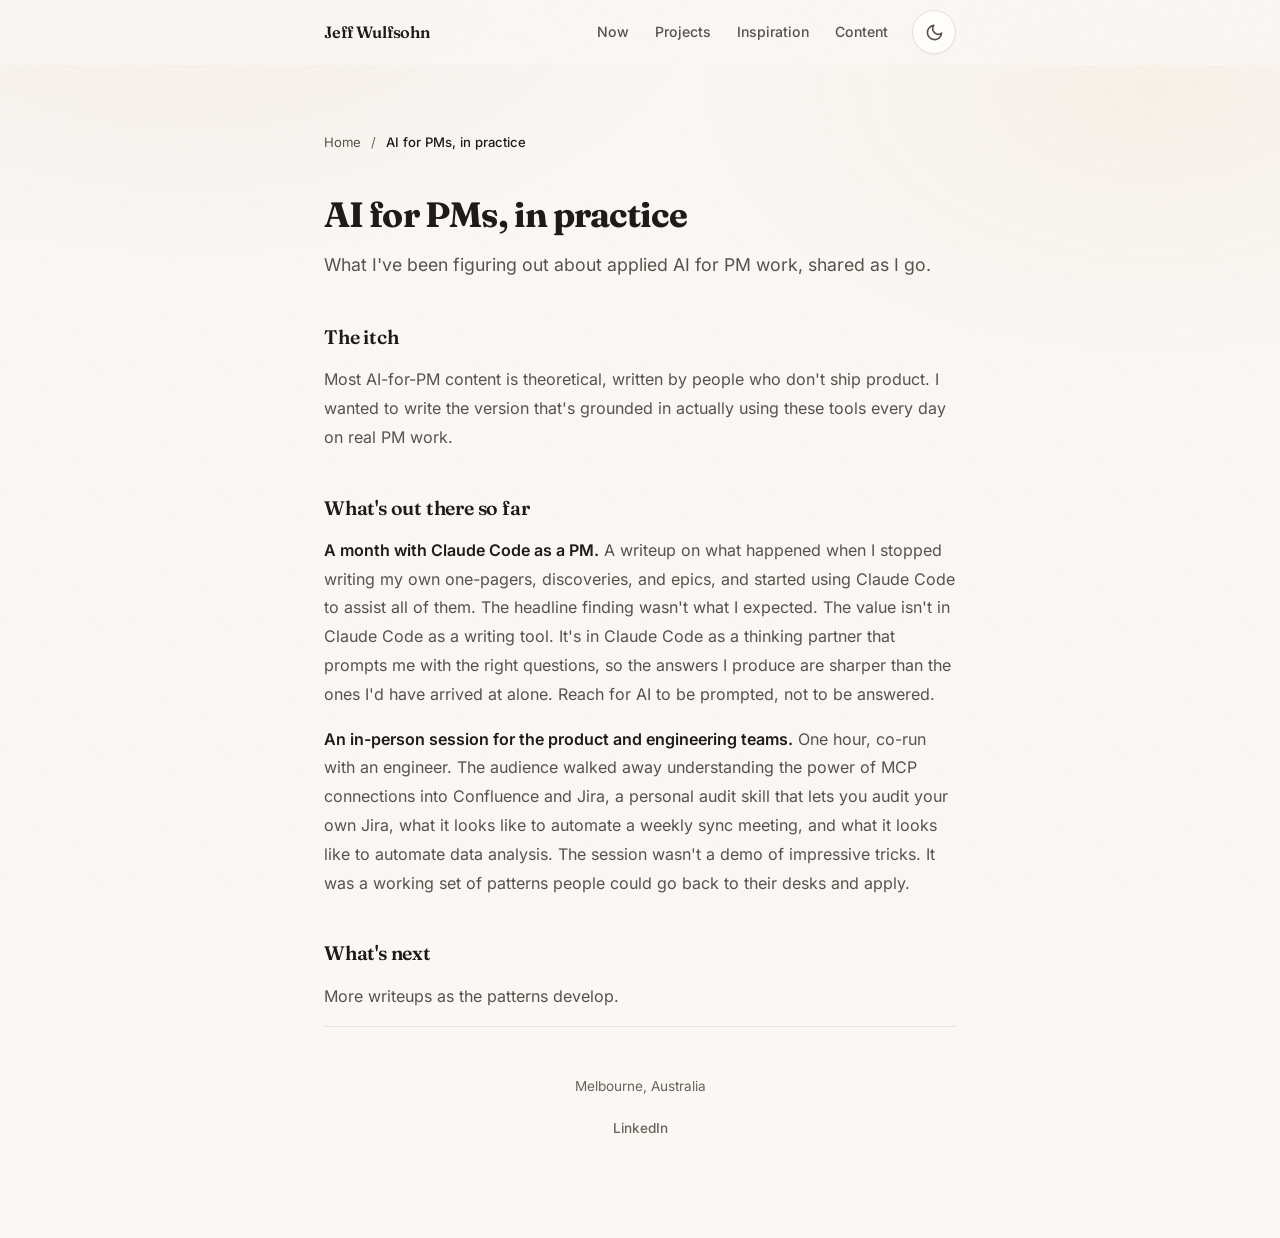
==== commit 3819cab7: "Identity swap: self-hosted Fraunces/Inter, warm paper-and-ink palette - Self-host variable latin sub" ====
--- a/projects/ai-for-pms/index.html
+++ b/projects/ai-for-pms/index.html
@@ -11,12 +11,11 @@
     <meta property="og:type" content="article">
     <meta property="og:url" content="https://checked0ut.github.io/jeff-personal-site/projects/ai-for-pms/">
     <meta name="twitter:card" content="summary">
-    <meta name="theme-color" content="#f6f7f9" media="(prefers-color-scheme: light)">
-    <meta name="theme-color" content="#0b1120" media="(prefers-color-scheme: dark)">
+    <meta name="theme-color" content="#faf8f5" media="(prefers-color-scheme: light)">
+    <meta name="theme-color" content="#141210" media="(prefers-color-scheme: dark)">
     <link rel="icon" href="data:image/svg+xml,<svg xmlns='http://www.w3.org/2000/svg' viewBox='0 0 100 100'><defs><linearGradient id='g' x1='0%25' y1='0%25' x2='100%25' y2='100%25'><stop offset='0%25' stop-color='%2360a5fa'/><stop offset='100%25' stop-color='%23a5b4fc'/></linearGradient></defs><circle cx='50' cy='50' r='50' fill='url(%23g)'/><text x='50' y='55' text-anchor='middle' dominant-baseline='middle' font-family='sans-serif' font-size='36' font-weight='600' fill='white'>JW</text></svg>">
-    <link rel="preconnect" href="https://fonts.googleapis.com">
-    <link rel="preconnect" href="https://fonts.gstatic.com" crossorigin>
-    <link href="https://fonts.googleapis.com/css2?family=Inter:wght@300;400;500;600&family=Space+Grotesk:wght@400;500;600;700&display=swap" rel="stylesheet">
+    <link rel="preload" href="../../assets/fonts/fraunces-latin-standard-normal.woff2" as="font" type="font/woff2" crossorigin>
+    <link rel="preload" href="../../assets/fonts/inter-latin-wght-normal.woff2" as="font" type="font/woff2" crossorigin>
     <link rel="stylesheet" href="../../styles.css">
     <script>
         (function () {
--- a/styles.css
+++ b/styles.css
@@ -1,27 +1,51 @@
 /* ============================================================
-   Design tokens
+   Self-hosted fonts (latin subsets, variable)
+   ============================================================ */
+@font-face {
+    font-family: 'Fraunces Variable';
+    font-style: normal;
+    font-display: swap;
+    font-weight: 100 900;
+    src: url('assets/fonts/fraunces-latin-standard-normal.woff2') format('woff2-variations');
+    unicode-range: U+0000-00FF, U+0131, U+0152-0153, U+02BB-02BC, U+02C6, U+02DA, U+02DC, U+0304, U+0308, U+0329, U+2000-206F, U+20AC, U+2122, U+2191, U+2193, U+2212, U+2215, U+FEFF, U+FFFD;
+}
+
+@font-face {
+    font-family: 'Inter Variable';
+    font-style: normal;
+    font-display: swap;
+    font-weight: 100 900;
+    src: url('assets/fonts/inter-latin-wght-normal.woff2') format('woff2-variations');
+    unicode-range: U+0000-00FF, U+0131, U+0152-0153, U+02BB-02BC, U+02C6, U+02DA, U+02DC, U+0304, U+0308, U+0329, U+2000-206F, U+20AC, U+2122, U+2191, U+2193, U+2212, U+2215, U+FEFF, U+FFFD;
+}
+
+/* ============================================================
+   Design tokens — warm paper & ink, one confident accent
    ============================================================ */
 :root {
-    --bg: #f6f7f9;
-    --surface: #ffffff;
-    --surface-hover: #f1f4f8;
-    --border: #e4e8ee;
-    --border-strong: #d4dae3;
-    --text: #0f172a;
-    --text-secondary: #46556b;
-    --text-muted: #5f7189;
-    --accent: #4f46e5;
-    --accent-strong: #4338ca;
-    --accent-light: #eef2ff;
-    --gradient-1: #6366f1;
-    --gradient-2: #0ea5e9;
-    --header-bg: rgba(246, 247, 249, 0.82);
-    --glow-1: rgba(99, 102, 241, 0.1);
-    --glow-2: rgba(14, 165, 233, 0.08);
-    --shadow-sm: 0 1px 2px rgba(15, 23, 42, 0.05);
-    --shadow-md: 0 1px 2px rgba(15, 23, 42, 0.04), 0 8px 24px -12px rgba(15, 23, 42, 0.18);
-    --shadow-lg: 0 2px 4px rgba(15, 23, 42, 0.04), 0 20px 44px -16px rgba(15, 23, 42, 0.22);
-    --spot: rgba(99, 102, 241, 0.08);
+    --font-display: 'Fraunces Variable', Georgia, 'Times New Roman', serif;
+    --font-body: 'Inter Variable', -apple-system, BlinkMacSystemFont, 'Segoe UI', sans-serif;
+    --bg: #faf8f5;
+    --surface: #fffefc;
+    --surface-hover: #f3efe9;
+    --border: #e8e2d9;
+    --border-strong: #d8d0c3;
+    --text: #1c1a17;
+    --text-secondary: #57514a;
+    --text-muted: #6b6257;
+    --accent: #c2410c;
+    --accent-strong: #9a3412;
+    --accent-light: #fbeee4;
+    --gradient-1: #c2410c;
+    --gradient-2: #d97706;
+    --header-bg: rgba(250, 248, 245, 0.85);
+    --glow-1: rgba(194, 65, 12, 0.06);
+    --glow-2: rgba(217, 119, 6, 0.05);
+    --shadow-sm: 0 1px 2px rgba(43, 36, 26, 0.06);
+    --shadow-md: 0 1px 2px rgba(43, 36, 26, 0.05), 0 8px 24px -12px rgba(43, 36, 26, 0.2);
+    --shadow-lg: 0 2px 4px rgba(43, 36, 26, 0.05), 0 20px 44px -16px rgba(43, 36, 26, 0.25);
+    --spot: rgba(217, 119, 6, 0.08);
+    --ghost: rgba(28, 26, 23, 0.14);
     --radius: 16px;
     --radius-sm: 10px;
     --header-h: 64px;
@@ -29,26 +53,27 @@
 }
 
 [data-theme="dark"] {
-    --bg: #0b1120;
-    --surface: #101a30;
-    --surface-hover: #1a2440;
-    --border: #223048;
-    --border-strong: #2e3f5c;
-    --text: #eef2f8;
-    --text-secondary: #a7b4c8;
-    --text-muted: #8b9ab1;
-    --accent: #a5b4fc;
-    --accent-strong: #c7d2fe;
-    --accent-light: rgba(99, 102, 241, 0.16);
-    --gradient-1: #818cf8;
-    --gradient-2: #38bdf8;
-    --header-bg: rgba(11, 17, 32, 0.82);
-    --glow-1: rgba(99, 102, 241, 0.16);
-    --glow-2: rgba(56, 189, 248, 0.1);
-    --shadow-sm: 0 1px 2px rgba(0, 0, 0, 0.35);
-    --shadow-md: 0 1px 2px rgba(0, 0, 0, 0.3), 0 10px 28px -12px rgba(0, 0, 0, 0.55);
-    --shadow-lg: 0 2px 4px rgba(0, 0, 0, 0.3), 0 24px 48px -16px rgba(0, 0, 0, 0.6);
-    --spot: rgba(129, 140, 248, 0.12);
+    --bg: #141210;
+    --surface: #1d1a16;
+    --surface-hover: #27231e;
+    --border: #322d26;
+    --border-strong: #453e34;
+    --text: #f2ede5;
+    --text-secondary: #beb4a6;
+    --text-muted: #9c9285;
+    --accent: #fdba74;
+    --accent-strong: #fed7aa;
+    --accent-light: rgba(251, 146, 60, 0.14);
+    --gradient-1: #fb923c;
+    --gradient-2: #fbbf24;
+    --header-bg: rgba(20, 18, 16, 0.85);
+    --glow-1: rgba(251, 146, 60, 0.07);
+    --glow-2: rgba(251, 191, 36, 0.05);
+    --shadow-sm: 0 1px 2px rgba(0, 0, 0, 0.4);
+    --shadow-md: 0 1px 2px rgba(0, 0, 0, 0.35), 0 10px 28px -12px rgba(0, 0, 0, 0.55);
+    --shadow-lg: 0 2px 4px rgba(0, 0, 0, 0.35), 0 24px 48px -16px rgba(0, 0, 0, 0.6);
+    --spot: rgba(251, 146, 60, 0.1);
+    --ghost: rgba(242, 237, 229, 0.12);
     color-scheme: dark;
 }
 
@@ -71,7 +96,7 @@
 }
 
 body {
-    font-family: 'Inter', -apple-system, BlinkMacSystemFont, 'Segoe UI', sans-serif;
+    font-family: var(--font-body);
     background: var(--bg);
     color: var(--text);
     line-height: 1.65;
@@ -90,6 +115,18 @@
     background:
         radial-gradient(56rem 32rem at 15% -5%, var(--glow-1), transparent 60%),
         radial-gradient(48rem 28rem at 90% 10%, var(--glow-2), transparent 60%);
+}
+
+/* Barely-there paper grain */
+body::after {
+    content: "";
+    position: fixed;
+    inset: 0;
+    z-index: 999;
+    pointer-events: none;
+    opacity: 0.028;
+    background-image: url("data:image/svg+xml,%3Csvg xmlns='http://www.w3.org/2000/svg' width='128' height='128'%3E%3Cfilter id='n'%3E%3CfeTurbulence type='fractalNoise' baseFrequency='0.85' numOctaves='2' stitchTiles='stitch'/%3E%3C/filter%3E%3Crect width='128' height='128' filter='url(%23n)'/%3E%3C/svg%3E");
+    background-size: 128px 128px;
 }
 
 ::selection {
@@ -170,7 +207,8 @@
 }
 
 .brand {
-    font-family: 'Space Grotesk', sans-serif;
+    font-family: var(--font-display);
+    font-optical-sizing: auto;
     font-weight: 600;
     font-size: 1.02rem;
     color: var(--text);
@@ -337,28 +375,29 @@
 }
 
 /* ============================================================
-   Hero
+   Hero — left-aligned, editorial
    ============================================================ */
 .hero {
-    text-align: center;
-    margin-bottom: 44px;
+    text-align: left;
+    margin: 24px 0 56px;
     animation: fadeUp 0.7s cubic-bezier(0.22, 1, 0.36, 1) both;
 }
 
 .avatar {
-    width: 104px;
-    height: 104px;
+    width: 76px;
+    height: 76px;
     border-radius: 50%;
-    background: linear-gradient(135deg, var(--gradient-1), var(--gradient-2));
-    margin: 0 auto 24px;
+    background: var(--text);
+    margin: 0 0 28px;
     display: flex;
     align-items: center;
     justify-content: center;
-    font-family: 'Space Grotesk', sans-serif;
-    font-size: 2.4rem;
-    font-weight: 600;
-    color: white;
-    box-shadow: 0 10px 32px -8px rgba(79, 70, 229, 0.45);
+    font-family: var(--font-display);
+    font-optical-sizing: auto;
+    font-size: 1.7rem;
+    font-weight: 500;
+    color: var(--bg);
+    box-shadow: var(--shadow-md);
     position: relative;
     will-change: transform;
 }
@@ -369,40 +408,64 @@
     inset: -6px;
     border-radius: 50%;
     border: 1px solid var(--border-strong);
-    opacity: 0.8;
+    opacity: 0.9;
 }
 
 .hero h1 {
-    font-family: 'Space Grotesk', sans-serif;
-    font-size: clamp(2.1rem, 4vw + 1rem, 2.85rem);
-    font-weight: 700;
-    letter-spacing: -0.03em;
-    line-height: 1.1;
-    margin-bottom: 10px;
-    color: var(--text);
+    font-family: var(--font-display);
+    font-optical-sizing: auto;
+    font-size: clamp(2.6rem, 5.5vw + 1rem, 4.4rem);
+    font-weight: 560;
+    letter-spacing: -0.02em;
+    line-height: 1.04;
+    margin-bottom: 4px;
+    color: var(--text);
+}
+
+/* Hand-drawn underline stroke, drawn in on load */
+.hero-stroke {
+    display: block;
+    width: min(240px, 52%);
+    height: 12px;
+    margin: 10px 0 2px 2px;
+    color: var(--accent);
+    overflow: visible;
+}
+
+.hero-stroke path {
+    fill: none;
+    stroke: currentColor;
+    stroke-width: 4;
+    stroke-linecap: round;
+    stroke-dasharray: 300;
+    stroke-dashoffset: 300;
+    animation: drawStroke 0.9s cubic-bezier(0.65, 0, 0.35, 1) 0.5s forwards;
+}
+
+@keyframes drawStroke {
+    to {
+        stroke-dashoffset: 0;
+    }
 }
 
 .hero .tagline {
-    font-size: clamp(1.05rem, 1vw + 0.85rem, 1.2rem);
-    font-weight: 500;
-    background: linear-gradient(90deg, var(--gradient-1), var(--gradient-2));
-    -webkit-background-clip: text;
-    background-clip: text;
-    -webkit-text-fill-color: transparent;
+    font-size: clamp(1.08rem, 1vw + 0.88rem, 1.25rem);
+    font-weight: 480;
     color: var(--accent);
     display: inline-block;
+    margin-top: 10px;
 }
 
 .hero .location {
     color: var(--text-muted);
     font-size: 0.9rem;
-    margin-top: 10px;
+    margin-top: 8px;
 }
 
 /* Lead / thesis prose */
 .lead {
     max-width: 62ch;
-    margin: 30px auto 0;
+    margin: 30px 0 0;
     text-align: left;
 }
 
@@ -478,7 +541,8 @@
 }
 
 .role {
-    font-family: 'Space Grotesk', sans-serif;
+    font-family: var(--font-display);
+    font-optical-sizing: auto;
     font-size: 1.22rem;
     font-weight: 600;
     letter-spacing: -0.01em;
@@ -519,24 +583,29 @@
 
 .section-title {
     display: flex;
-    align-items: center;
-    gap: 12px;
-    font-family: 'Space Grotesk', sans-serif;
+    align-items: baseline;
+    gap: 14px;
+    font-family: var(--font-body);
     font-size: 0.74rem;
     font-weight: 600;
     text-transform: uppercase;
-    letter-spacing: 0.14em;
+    letter-spacing: 0.16em;
     color: var(--text-muted);
-    margin-bottom: 22px;
-}
-
+    margin-bottom: 24px;
+}
+
+/* Oversized ghosted numeral, e.g. 01 */
 .section-title::before {
-    content: "";
-    width: 22px;
-    height: 3px;
-    border-radius: 3px;
-    background: linear-gradient(90deg, var(--gradient-1), var(--gradient-2));
+    content: attr(data-num);
+    font-family: var(--font-display);
+    font-optical-sizing: auto;
+    font-size: 2rem;
+    font-weight: 400;
+    letter-spacing: 0;
+    line-height: 1;
+    color: var(--ghost);
     flex-shrink: 0;
+    transform: translateY(0.12em);
 }
 
 .section-title::after {
@@ -544,6 +613,7 @@
     flex: 1;
     height: 1px;
     background: var(--border);
+    align-self: center;
 }
 
 /* Scroll-reveal (only applies when JS is available) */
@@ -645,7 +715,8 @@
 }
 
 .project-card__title {
-    font-family: 'Space Grotesk', sans-serif;
+    font-family: var(--font-display);
+    font-optical-sizing: auto;
     font-size: 1.1rem;
     font-weight: 600;
     letter-spacing: -0.01em;
@@ -765,7 +836,7 @@
     border-radius: 999px;
     background: transparent;
     color: var(--text-secondary);
-    font-family: 'Inter', sans-serif;
+    font-family: var(--font-body);
     font-size: 0.86rem;
     font-weight: 500;
     white-space: nowrap;
@@ -811,7 +882,8 @@
 }
 
 .content-section h4 {
-    font-family: 'Space Grotesk', sans-serif;
+    font-family: var(--font-display);
+    font-optical-sizing: auto;
     font-size: 0.8rem;
     font-weight: 600;
     color: var(--text-muted);
@@ -906,7 +978,8 @@
 }
 
 .article-header h1 {
-    font-family: 'Space Grotesk', sans-serif;
+    font-family: var(--font-display);
+    font-optical-sizing: auto;
     font-size: clamp(1.7rem, 3vw + 0.9rem, 2.2rem);
     font-weight: 700;
     letter-spacing: -0.025em;
@@ -926,7 +999,8 @@
 }
 
 .prose h2 {
-    font-family: 'Space Grotesk', sans-serif;
+    font-family: var(--font-display);
+    font-optical-sizing: auto;
     font-size: 1.22rem;
     font-weight: 600;
     letter-spacing: -0.01em;
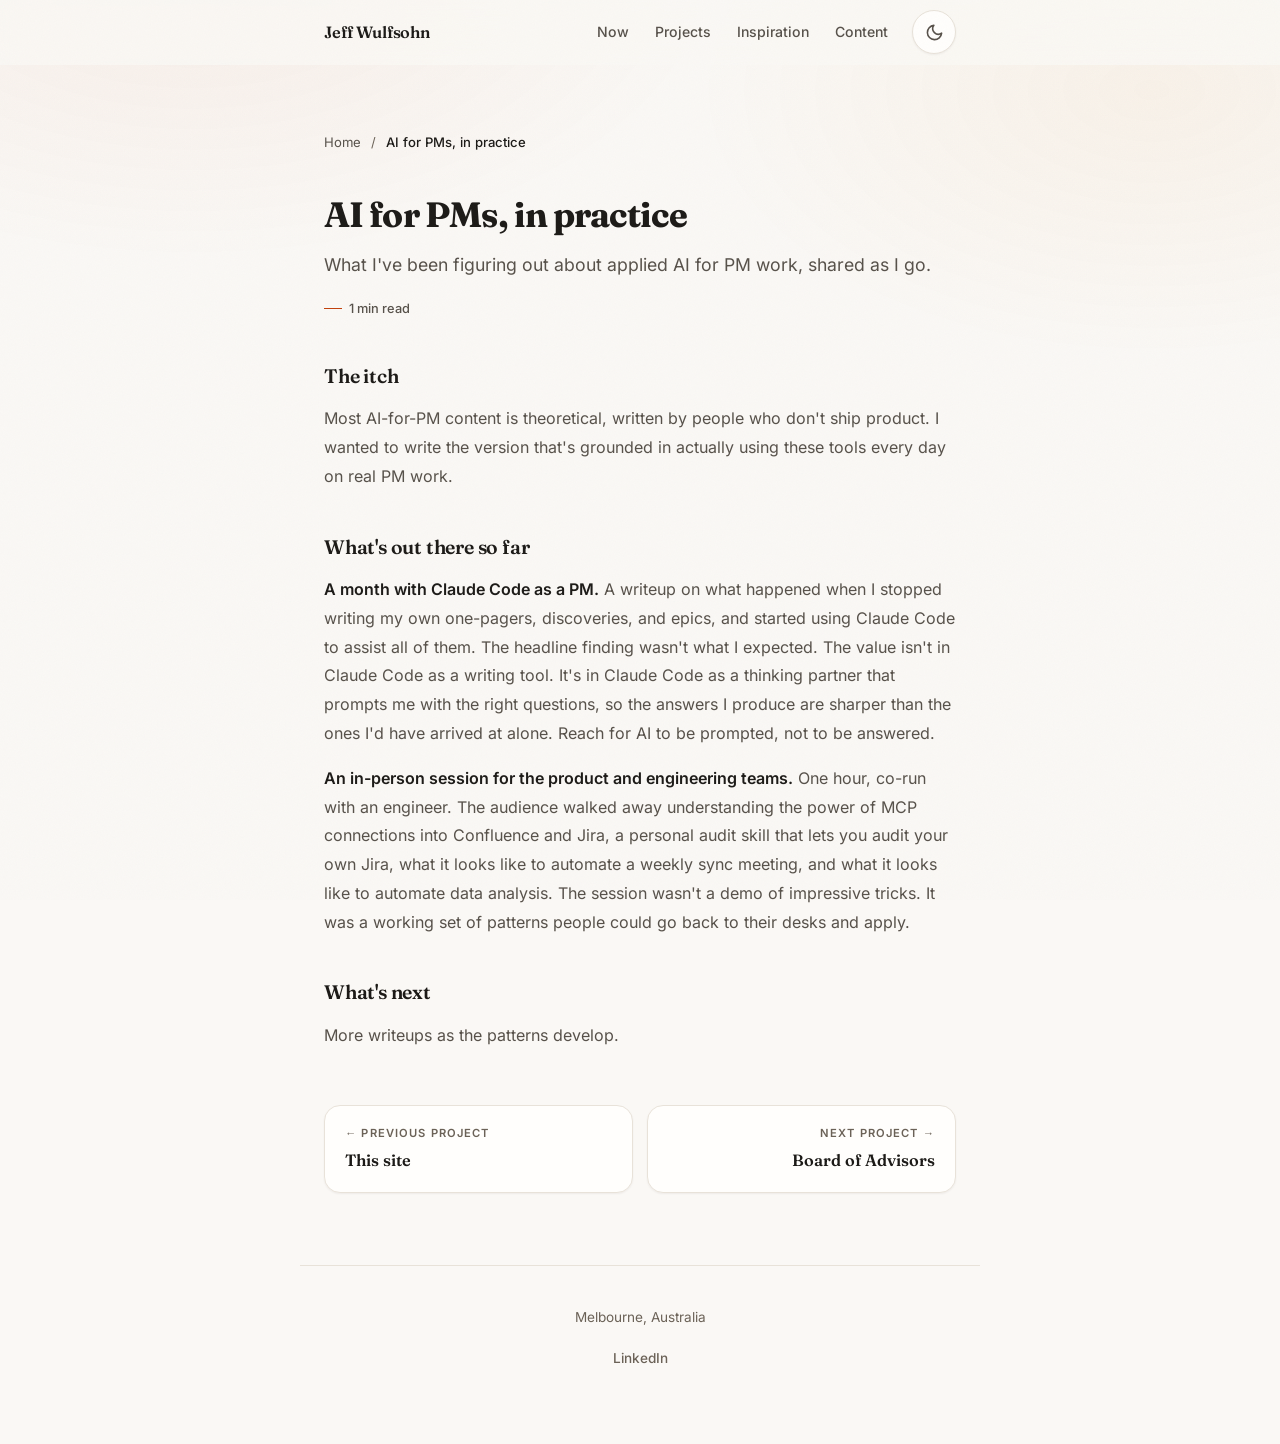
==== commit 7a7bdbdc: "Project storytelling: glyphs, status chips, pager, reading time - Per-project inline SVG glyphs (spa" ====
--- a/projects/ai-for-pms/index.html
+++ b/projects/ai-for-pms/index.html
@@ -62,7 +62,7 @@
 
         <article class="prose">
             <header class="article-header">
-                <h1>AI for PMs, in practice</h1>
+                <h1 class="vt-ai-for-pms">AI for PMs, in practice</h1>
                 <p class="article-dek">What I've been figuring out about applied AI for PM work, shared as I go.</p>
             </header>
 
@@ -77,12 +77,23 @@
             <p>More writeups as the patterns develop.</p>
         </article>
 
-        <footer>
-            <p>Melbourne, Australia</p>
-            <div class="social-links">
-                <a href="https://linkedin.com/in/jeff-wulfsohn" target="_blank" rel="noopener">LinkedIn</a>
-            </div>
-        </footer>
+        <nav class="project-pager" aria-label="More projects">
+            <a class="pager-link pager-prev" href="../this-site/">
+                <span class="pager-label">&larr; Previous project</span>
+                <span class="pager-title">This site</span>
+            </a>
+            <a class="pager-link pager-next" href="../board-of-advisors/">
+                <span class="pager-label">Next project &rarr;</span>
+                <span class="pager-title">Board of Advisors</span>
+            </a>
+        </nav>
     </main>
+
+    <footer class="site-footer">
+        <p>Melbourne, Australia</p>
+        <div class="social-links">
+            <a href="https://linkedin.com/in/jeff-wulfsohn" target="_blank" rel="noopener">LinkedIn</a>
+        </div>
+    </footer>
 </body>
 </html>
--- a/styles.css
+++ b/styles.css
@@ -137,7 +137,7 @@
 .container {
     max-width: 680px;
     margin: 0 auto;
-    padding: 56px 24px 88px;
+    padding: 56px 24px 72px;
 }
 
 section[id] {
@@ -714,14 +714,61 @@
     opacity: 1;
 }
 
+.project-card__top {
+    display: flex;
+    align-items: center;
+    justify-content: space-between;
+    gap: 10px;
+    margin-bottom: 4px;
+}
+
+.project-glyph {
+    width: 26px;
+    height: 26px;
+    color: var(--accent);
+    flex-shrink: 0;
+    transition: transform 0.35s cubic-bezier(0.22, 1, 0.36, 1);
+}
+
+.project-card:hover .project-glyph {
+    transform: translateY(-2px) rotate(-6deg) scale(1.08);
+}
+
+.project-chip {
+    display: inline-flex;
+    align-items: center;
+    padding: 3px 10px;
+    border: 1px solid var(--border-strong);
+    border-radius: 999px;
+    font-size: 0.64rem;
+    font-weight: 600;
+    text-transform: uppercase;
+    letter-spacing: 0.1em;
+    color: var(--text-muted);
+    white-space: nowrap;
+    transition: color 0.25s ease, border-color 0.25s ease, background-color 0.25s ease;
+}
+
+.project-card:hover .project-chip {
+    color: var(--accent);
+    border-color: var(--accent);
+    background: var(--accent-light);
+}
+
 .project-card__title {
     font-family: var(--font-display);
     font-optical-sizing: auto;
-    font-size: 1.1rem;
+    font-size: 1.15rem;
     font-weight: 600;
     letter-spacing: -0.01em;
     color: var(--text);
 }
+
+/* Card title morphs into the article heading (Chromium) */
+.vt-ai-for-pms { view-transition-name: title-ai-for-pms; }
+.vt-board-of-advisors { view-transition-name: title-board-of-advisors; }
+.vt-dumbledore { view-transition-name: title-dumbledore; }
+.vt-this-site { view-transition-name: title-this-site; }
 
 .project-card__desc {
     font-size: 0.88rem;
@@ -1046,11 +1093,95 @@
     background: var(--accent-light);
     border: 1px dashed var(--accent);
     border-radius: 12px;
-    padding: 16px 18px;
+    padding: 14px 18px 16px;
     color: var(--text-secondary);
     font-size: 0.9rem;
     font-style: italic;
     margin-bottom: 16px;
+}
+
+.placeholder-note::before {
+    content: "Coming soon";
+    display: block;
+    font-family: var(--font-body);
+    font-style: normal;
+    font-size: 0.66rem;
+    font-weight: 600;
+    text-transform: uppercase;
+    letter-spacing: 0.12em;
+    color: var(--accent);
+    margin-bottom: 6px;
+}
+
+/* Reading time (computed and injected by main.js) */
+.reading-time {
+    margin-top: 12px;
+    font-size: 0.8rem;
+    font-weight: 500;
+    color: var(--text-muted);
+    display: flex;
+    align-items: center;
+    gap: 7px;
+}
+
+.reading-time::before {
+    content: "";
+    width: 18px;
+    height: 1px;
+    background: var(--accent);
+}
+
+/* Prev/next project pager on article pages */
+.project-pager {
+    display: grid;
+    grid-template-columns: 1fr 1fr;
+    gap: 14px;
+    margin-top: 56px;
+}
+
+.pager-link {
+    display: flex;
+    flex-direction: column;
+    gap: 4px;
+    padding: 18px 20px;
+    background: var(--surface);
+    border: 1px solid var(--border);
+    border-radius: var(--radius);
+    text-decoration: none;
+    box-shadow: var(--shadow-sm);
+    transition: transform 0.3s cubic-bezier(0.22, 1, 0.36, 1), box-shadow 0.3s ease, border-color 0.3s ease;
+}
+
+.pager-link:hover {
+    transform: translateY(-3px);
+    border-color: var(--accent);
+    box-shadow: var(--shadow-md);
+}
+
+.pager-next {
+    text-align: right;
+    align-items: flex-end;
+}
+
+.pager-label {
+    font-size: 0.7rem;
+    font-weight: 600;
+    text-transform: uppercase;
+    letter-spacing: 0.1em;
+    color: var(--text-muted);
+}
+
+.pager-title {
+    font-family: var(--font-display);
+    font-optical-sizing: auto;
+    font-size: 1.02rem;
+    font-weight: 600;
+    color: var(--text);
+    transition: color 0.25s ease;
+}
+
+.pager-link:hover .pager-title {
+    color: var(--accent);
 }
 
 /* Reading progress bar (injected by JS on article pages) */
@@ -1104,16 +1235,17 @@
 }
 
 /* ============================================================
-   Footer
-   ============================================================ */
-footer {
+   Footer (site-level landmark, outside <main>)
+   ============================================================ */
+.site-footer {
+    max-width: 680px;
+    margin: 0 auto;
+    padding: 40px 24px 64px;
     text-align: center;
-    padding-top: 48px;
-    margin-top: 16px;
     border-top: 1px solid var(--border);
 }
 
-footer p {
+.site-footer p {
     color: var(--text-muted);
     font-size: 0.85rem;
 }
@@ -1289,4 +1421,13 @@
     .inspiration-grid {
         grid-template-columns: 1fr;
     }
-}
+
+    .project-pager {
+        grid-template-columns: 1fr;
+    }
+
+    .pager-next {
+        text-align: left;
+        align-items: flex-start;
+    }
+}
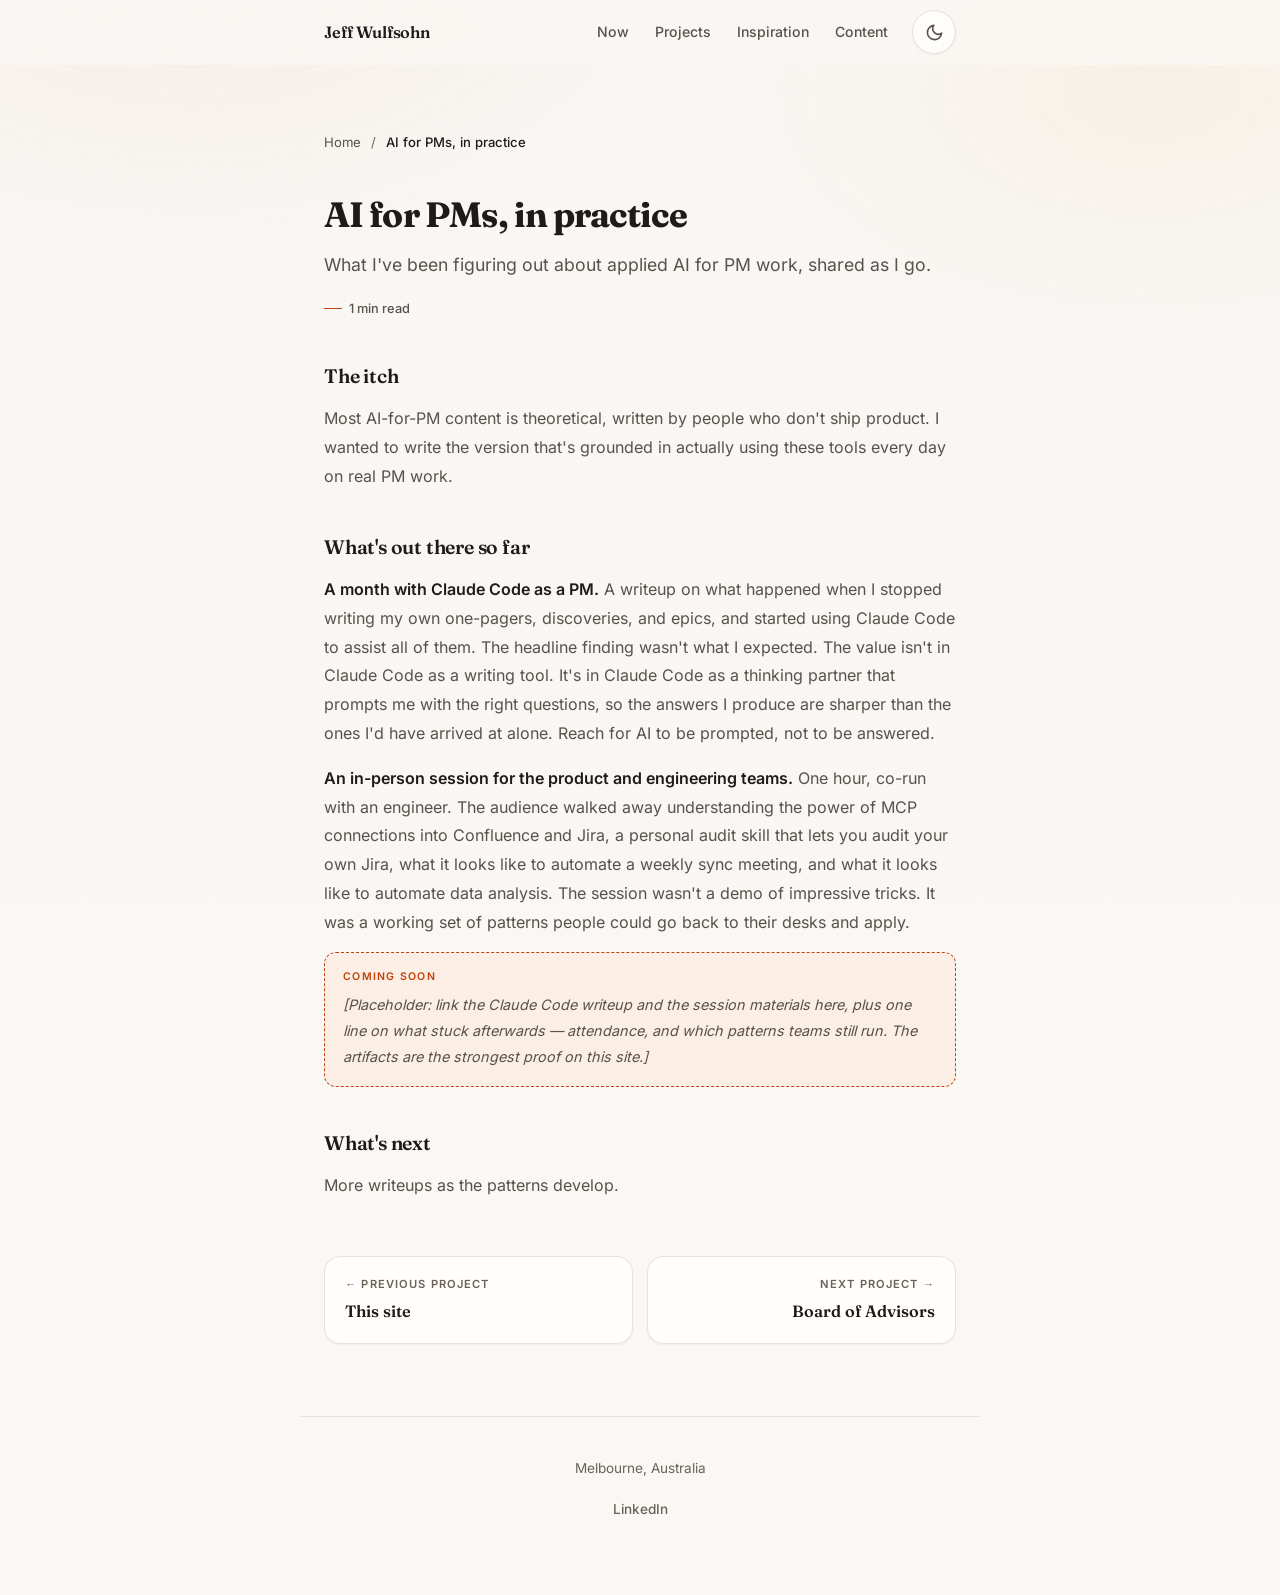
==== commit a3a746bc: "Apply recruiter-lens content feedback: hand-offs, scope, proof slots - Hero gains an explicit "Full " ====
--- a/projects/ai-for-pms/index.html
+++ b/projects/ai-for-pms/index.html
@@ -10,10 +10,15 @@
     <meta property="og:description" content="Applied AI for PM work, grounded in actually using the tools every day on real PM work.">
     <meta property="og:type" content="article">
     <meta property="og:url" content="https://checked0ut.github.io/jeff-personal-site/projects/ai-for-pms/">
-    <meta name="twitter:card" content="summary">
+    <meta property="og:image" content="https://checked0ut.github.io/jeff-personal-site/assets/og-image.png">
+    <meta property="og:image:width" content="1200">
+    <meta property="og:image:height" content="630">
+    <meta property="og:image:alt" content="Jeff Wulfsohn — AI-pilled human (also a PM)">
+    <meta name="twitter:card" content="summary_large_image">
+    <meta name="twitter:image" content="https://checked0ut.github.io/jeff-personal-site/assets/og-image.png">
     <meta name="theme-color" content="#faf8f5" media="(prefers-color-scheme: light)">
     <meta name="theme-color" content="#141210" media="(prefers-color-scheme: dark)">
-    <link rel="icon" href="data:image/svg+xml,<svg xmlns='http://www.w3.org/2000/svg' viewBox='0 0 100 100'><defs><linearGradient id='g' x1='0%25' y1='0%25' x2='100%25' y2='100%25'><stop offset='0%25' stop-color='%2360a5fa'/><stop offset='100%25' stop-color='%23a5b4fc'/></linearGradient></defs><circle cx='50' cy='50' r='50' fill='url(%23g)'/><text x='50' y='55' text-anchor='middle' dominant-baseline='middle' font-family='sans-serif' font-size='36' font-weight='600' fill='white'>JW</text></svg>">
+    <link rel="icon" href="data:image/svg+xml,<svg xmlns='http://www.w3.org/2000/svg' viewBox='0 0 100 100'><circle cx='50' cy='50' r='50' fill='%231c1a17'/><text x='50' y='57' text-anchor='middle' dominant-baseline='middle' font-family='Georgia, serif' font-size='40' font-weight='600' fill='%23faf8f5'>JW</text></svg>">
     <link rel="preload" href="../../assets/fonts/fraunces-latin-standard-normal.woff2" as="font" type="font/woff2" crossorigin>
     <link rel="preload" href="../../assets/fonts/inter-latin-wght-normal.woff2" as="font" type="font/woff2" crossorigin>
     <link rel="stylesheet" href="../../styles.css">
@@ -42,11 +47,11 @@
                 <a href="../../#content">Content</a>
             </nav>
             <div class="header-actions">
-                <button class="theme-toggle" aria-label="Switch to dark mode">
+                <button type="button" class="theme-toggle" aria-label="Switch to dark mode">
                     <svg class="icon-moon" width="19" height="19" viewBox="0 0 24 24" fill="none" stroke="currentColor" stroke-width="2" stroke-linecap="round" stroke-linejoin="round" aria-hidden="true"><path d="M21 12.79A9 9 0 1 1 11.21 3 7 7 0 0 0 21 12.79z"/></svg>
                     <svg class="icon-sun" width="19" height="19" viewBox="0 0 24 24" fill="none" stroke="currentColor" stroke-width="2" stroke-linecap="round" stroke-linejoin="round" aria-hidden="true"><circle cx="12" cy="12" r="4"/><path d="M12 2v2"/><path d="M12 20v2"/><path d="m4.93 4.93 1.41 1.41"/><path d="m17.66 17.66 1.41 1.41"/><path d="M2 12h2"/><path d="M20 12h2"/><path d="m6.34 17.66-1.41 1.41"/><path d="m19.07 4.93-1.41 1.41"/></svg>
                 </button>
-                <button class="nav-toggle" aria-expanded="false" aria-controls="site-nav" aria-label="Open menu">
+                <button type="button" class="nav-toggle" aria-expanded="false" aria-controls="site-nav" aria-label="Open menu">
                     <span class="nav-toggle__bar"></span>
                     <span class="nav-toggle__bar"></span>
                     <span class="nav-toggle__bar"></span>
@@ -72,6 +77,7 @@
             <h2>What's out there so far</h2>
             <p><span class="lead-in">A month with Claude Code as a PM.</span> A writeup on what happened when I stopped writing my own one-pagers, discoveries, and epics, and started using Claude Code to assist all of them. The headline finding wasn't what I expected. The value isn't in Claude Code as a writing tool. It's in Claude Code as a thinking partner that prompts me with the right questions, so the answers I produce are sharper than the ones I'd have arrived at alone. Reach for AI to be prompted, not to be answered.</p>
             <p><span class="lead-in">An in-person session for the product and engineering teams.</span> One hour, co-run with an engineer. The audience walked away understanding the power of MCP connections into Confluence and Jira, a personal audit skill that lets you audit your own Jira, what it looks like to automate a weekly sync meeting, and what it looks like to automate data analysis. The session wasn't a demo of impressive tricks. It was a working set of patterns people could go back to their desks and apply.</p>
+            <p class="placeholder-note">[Placeholder: link the Claude Code writeup and the session materials here, plus one line on what stuck afterwards — attendance, and which patterns teams still run. The artifacts are the strongest proof on this site.]</p>
 
             <h2>What's next</h2>
             <p>More writeups as the patterns develop.</p>
--- a/styles.css
+++ b/styles.css
@@ -411,6 +411,14 @@
     opacity: 0.9;
 }
 
+/* Portrait photo slot: drop assets/portrait.jpg in and swap the markup */
+.avatar img {
+    width: 100%;
+    height: 100%;
+    border-radius: 50%;
+    object-fit: cover;
+}
+
 .hero h1 {
     font-family: var(--font-display);
     font-optical-sizing: auto;
@@ -460,6 +468,28 @@
     color: var(--text-muted);
     font-size: 0.9rem;
     margin-top: 8px;
+}
+
+.hero-cta {
+    margin-top: 14px;
+}
+
+.hero-cta a {
+    display: inline-flex;
+    align-items: center;
+    gap: 6px;
+    min-height: 44px;
+    font-size: 0.9rem;
+    font-weight: 500;
+    color: var(--accent);
+    text-decoration: none;
+    border-bottom: 1px solid transparent;
+    transition: gap 0.25s ease, color 0.2s ease;
+}
+
+.hero-cta a:hover {
+    gap: 10px;
+    color: var(--accent-strong);
 }
 
 /* Lead / thesis prose */
@@ -524,8 +554,6 @@
     align-items: center;
     justify-content: center;
     overflow: hidden;
-    background: #ffffff;
-    border: 1px solid var(--border);
     flex-shrink: 0;
     transition: transform 0.3s cubic-bezier(0.22, 1, 0.36, 1);
 }
@@ -535,8 +563,8 @@
 }
 
 .current-role .company-logo img {
-    width: 65%;
-    height: 65%;
+    width: 100%;
+    height: 100%;
     object-fit: contain;
 }
 
@@ -556,6 +584,12 @@
     color: var(--text-muted);
     margin-bottom: 0;
     transition: color 0.25s ease;
+}
+
+.role-scope {
+    font-size: 0.78rem;
+    color: var(--text-muted);
+    margin-top: 2px;
 }
 
 .current-role:hover .company {
@@ -663,6 +697,21 @@
     font-size: 0.78rem;
     color: var(--text-muted);
     font-style: italic;
+}
+
+/* Deploy-time freshness stamp (see .github/scripts/right_now_updated.py) */
+.right-now .updated-stamp {
+    display: block;
+    margin-top: 14px;
+    font-size: 0.72rem;
+    font-weight: 600;
+    text-transform: uppercase;
+    letter-spacing: 0.1em;
+    color: var(--accent);
+}
+
+.right-now .updated-stamp + .update-note {
+    margin-top: 3px;
 }
 
 /* ============================================================
@@ -1321,6 +1370,58 @@
     .js .reveal {
         opacity: 1;
         transform: none;
+    }
+}
+
+/* ============================================================
+   Print
+   ============================================================ */
+@media print {
+    body::before,
+    body::after,
+    .site-header,
+    .skip-link,
+    .theme-toggle,
+    .nav-toggle,
+    .back-to-top,
+    .progress-bar,
+    .project-pager,
+    .hero-stroke {
+        display: none !important;
+    }
+
+    body {
+        background: #fff;
+        color: #000;
+    }
+
+    .container {
+        max-width: none;
+        padding: 0;
+    }
+
+    .prose p,
+    .prose li,
+    .lead p,
+    .article-dek {
+        color: #222;
+    }
+
+    .current-role,
+    .right-now,
+    .project-card,
+    .inspiration-item {
+        box-shadow: none;
+        border: 1px solid #ccc;
+    }
+
+    a {
+        color: inherit;
+    }
+
+    .js .reveal {
+        opacity: 1 !important;
+        transform: none !important;
     }
 }
 
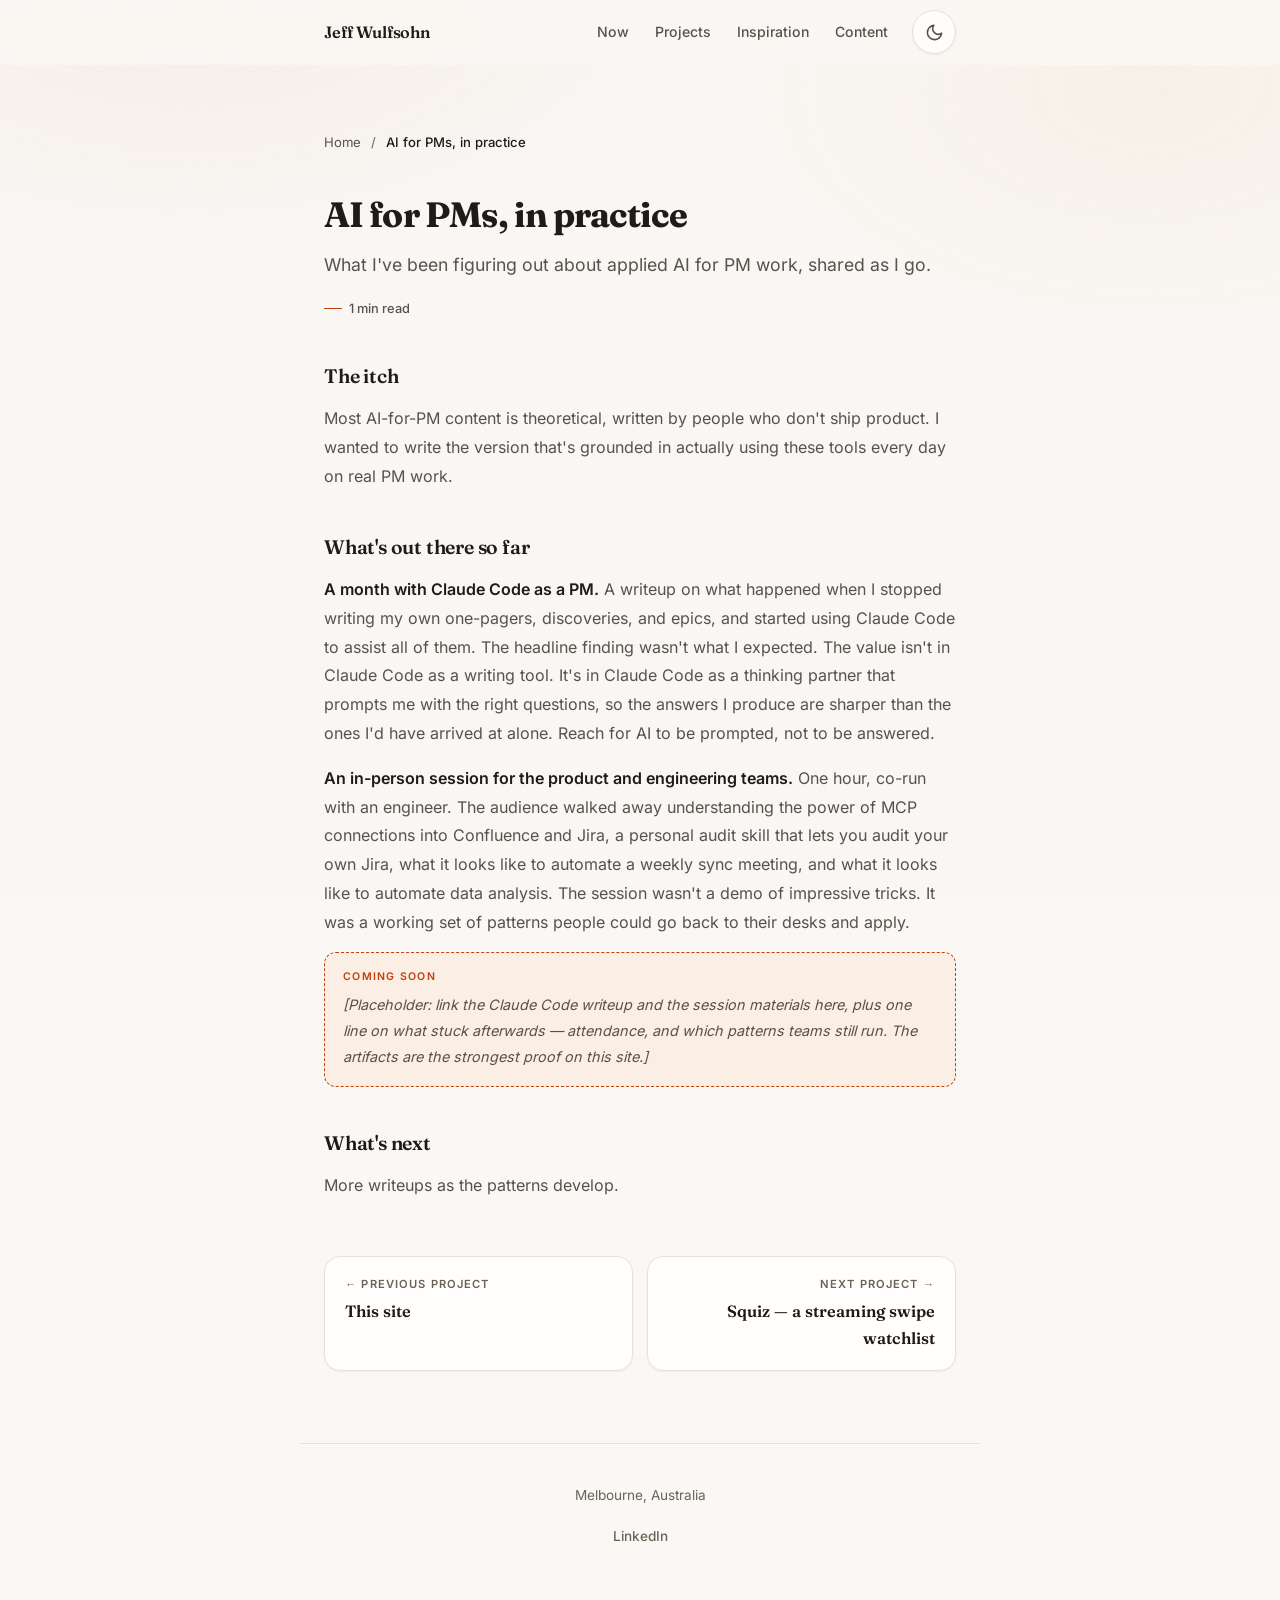
==== commit 5ca6d466: "Add Squiz project card and article below AI for PMs New card in Things I've built for squiz, the swi" ====
--- a/projects/ai-for-pms/index.html
+++ b/projects/ai-for-pms/index.html
@@ -88,9 +88,9 @@
                 <span class="pager-label">&larr; Previous project</span>
                 <span class="pager-title">This site</span>
             </a>
-            <a class="pager-link pager-next" href="../board-of-advisors/">
+            <a class="pager-link pager-next" href="../squiz/">
                 <span class="pager-label">Next project &rarr;</span>
-                <span class="pager-title">Board of Advisors</span>
+                <span class="pager-title">Squiz — a streaming swipe watchlist</span>
             </a>
         </nav>
     </main>
--- a/styles.css
+++ b/styles.css
@@ -815,6 +815,7 @@
 
 /* Card title morphs into the article heading (Chromium) */
 .vt-ai-for-pms { view-transition-name: title-ai-for-pms; }
+.vt-squiz { view-transition-name: title-squiz; }
 .vt-board-of-advisors { view-transition-name: title-board-of-advisors; }
 .vt-dumbledore { view-transition-name: title-dumbledore; }
 .vt-this-site { view-transition-name: title-this-site; }
